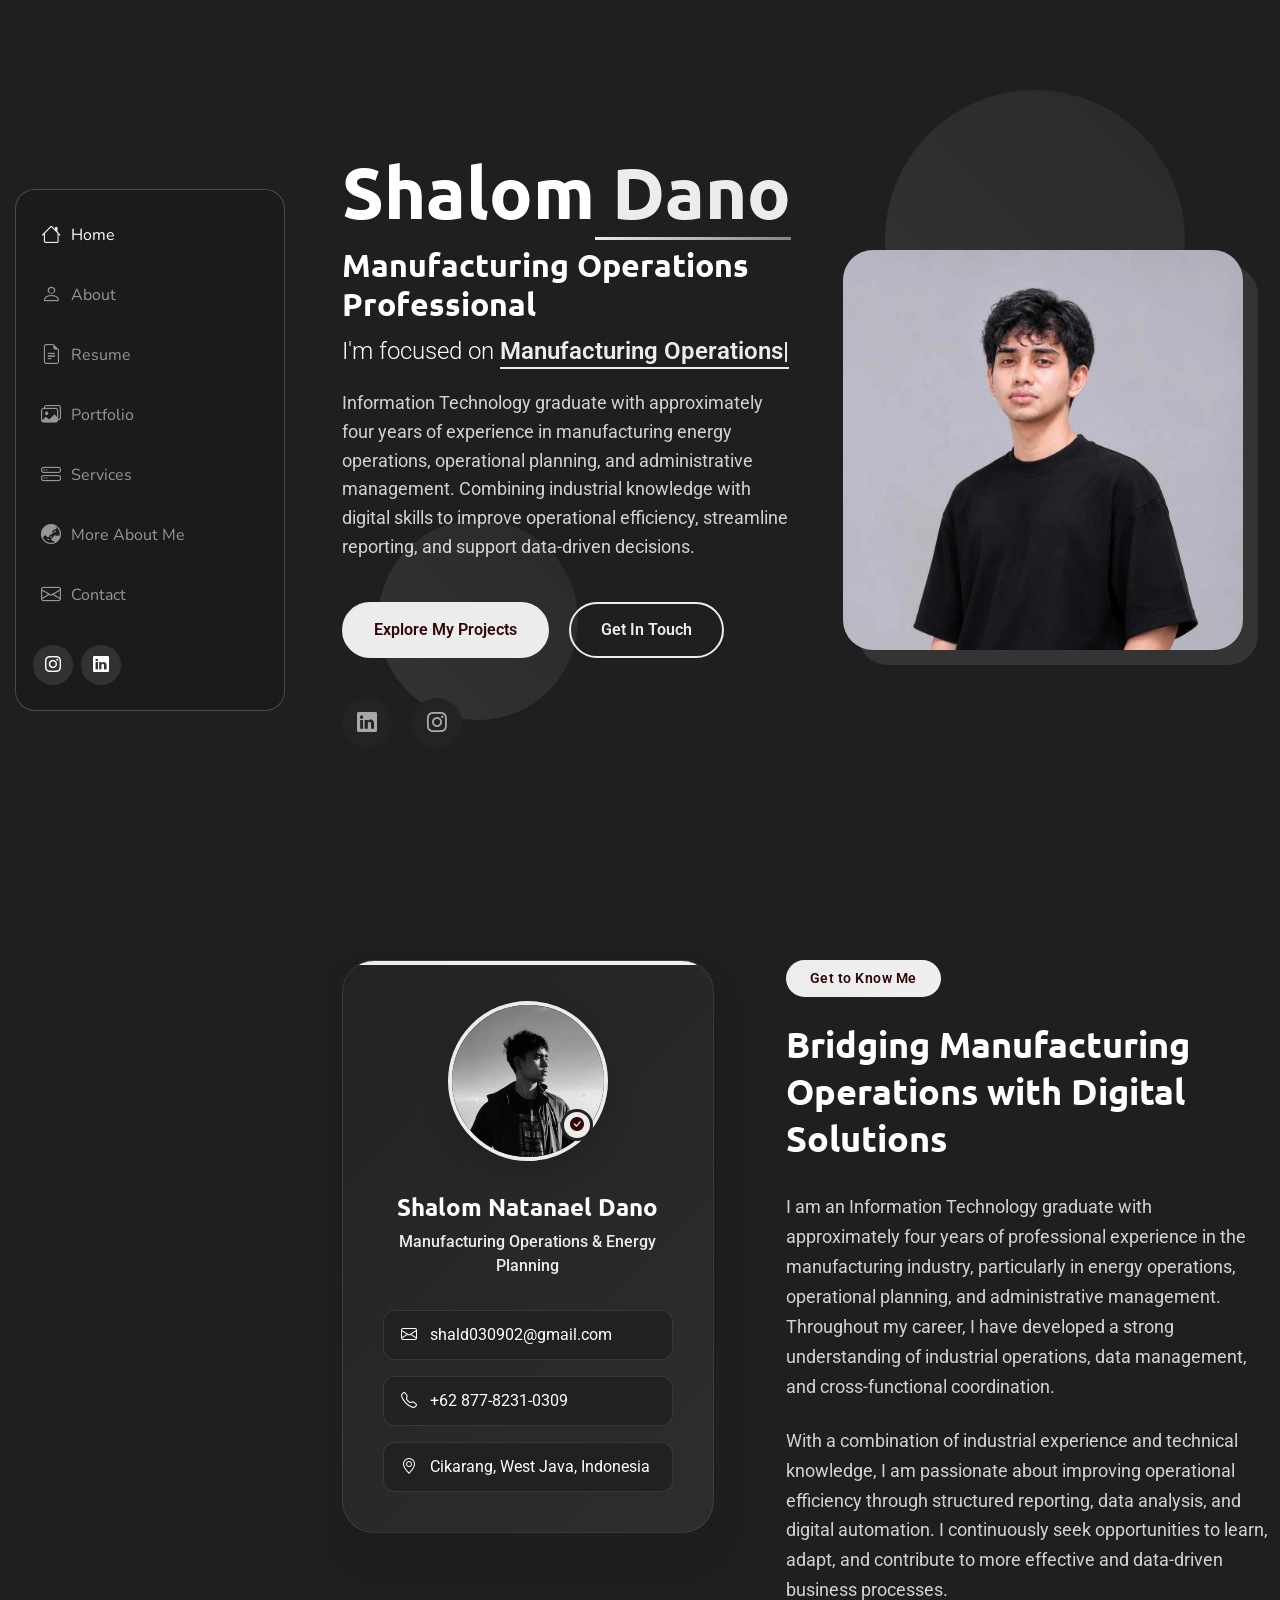
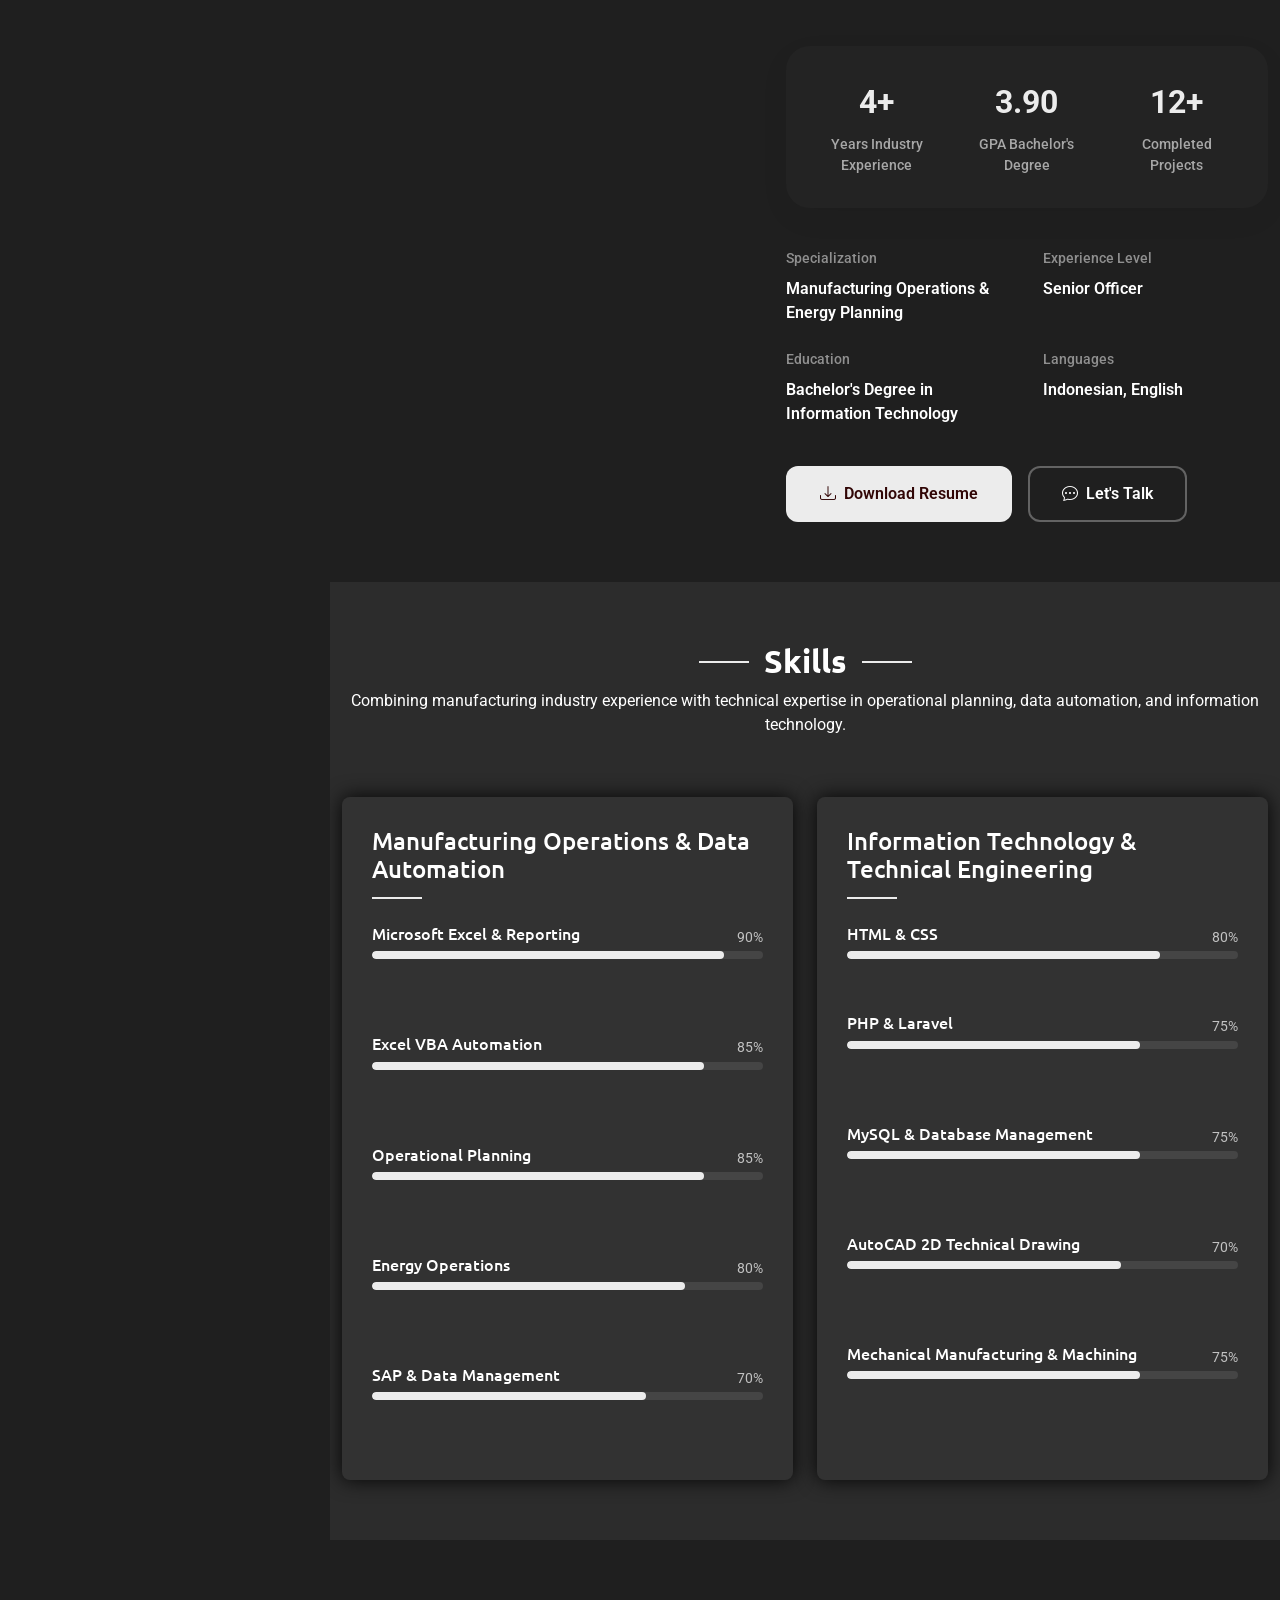
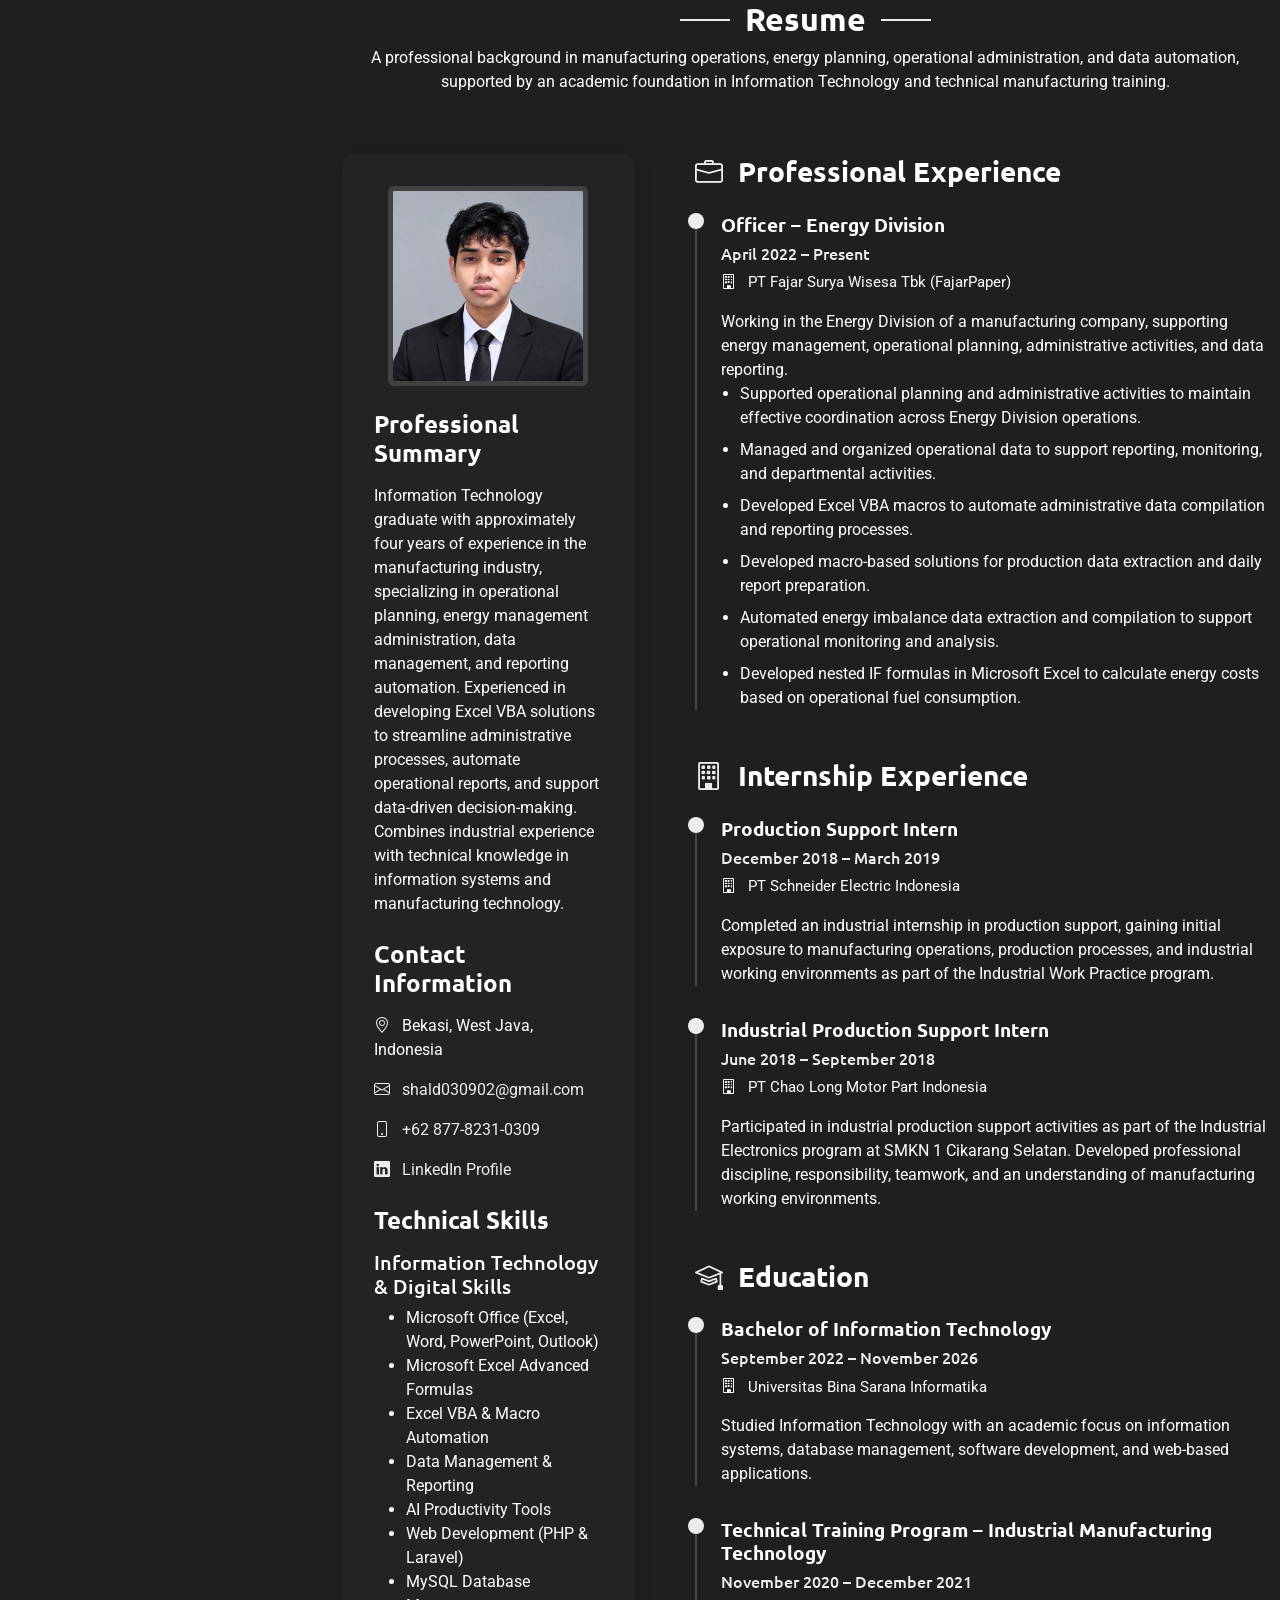
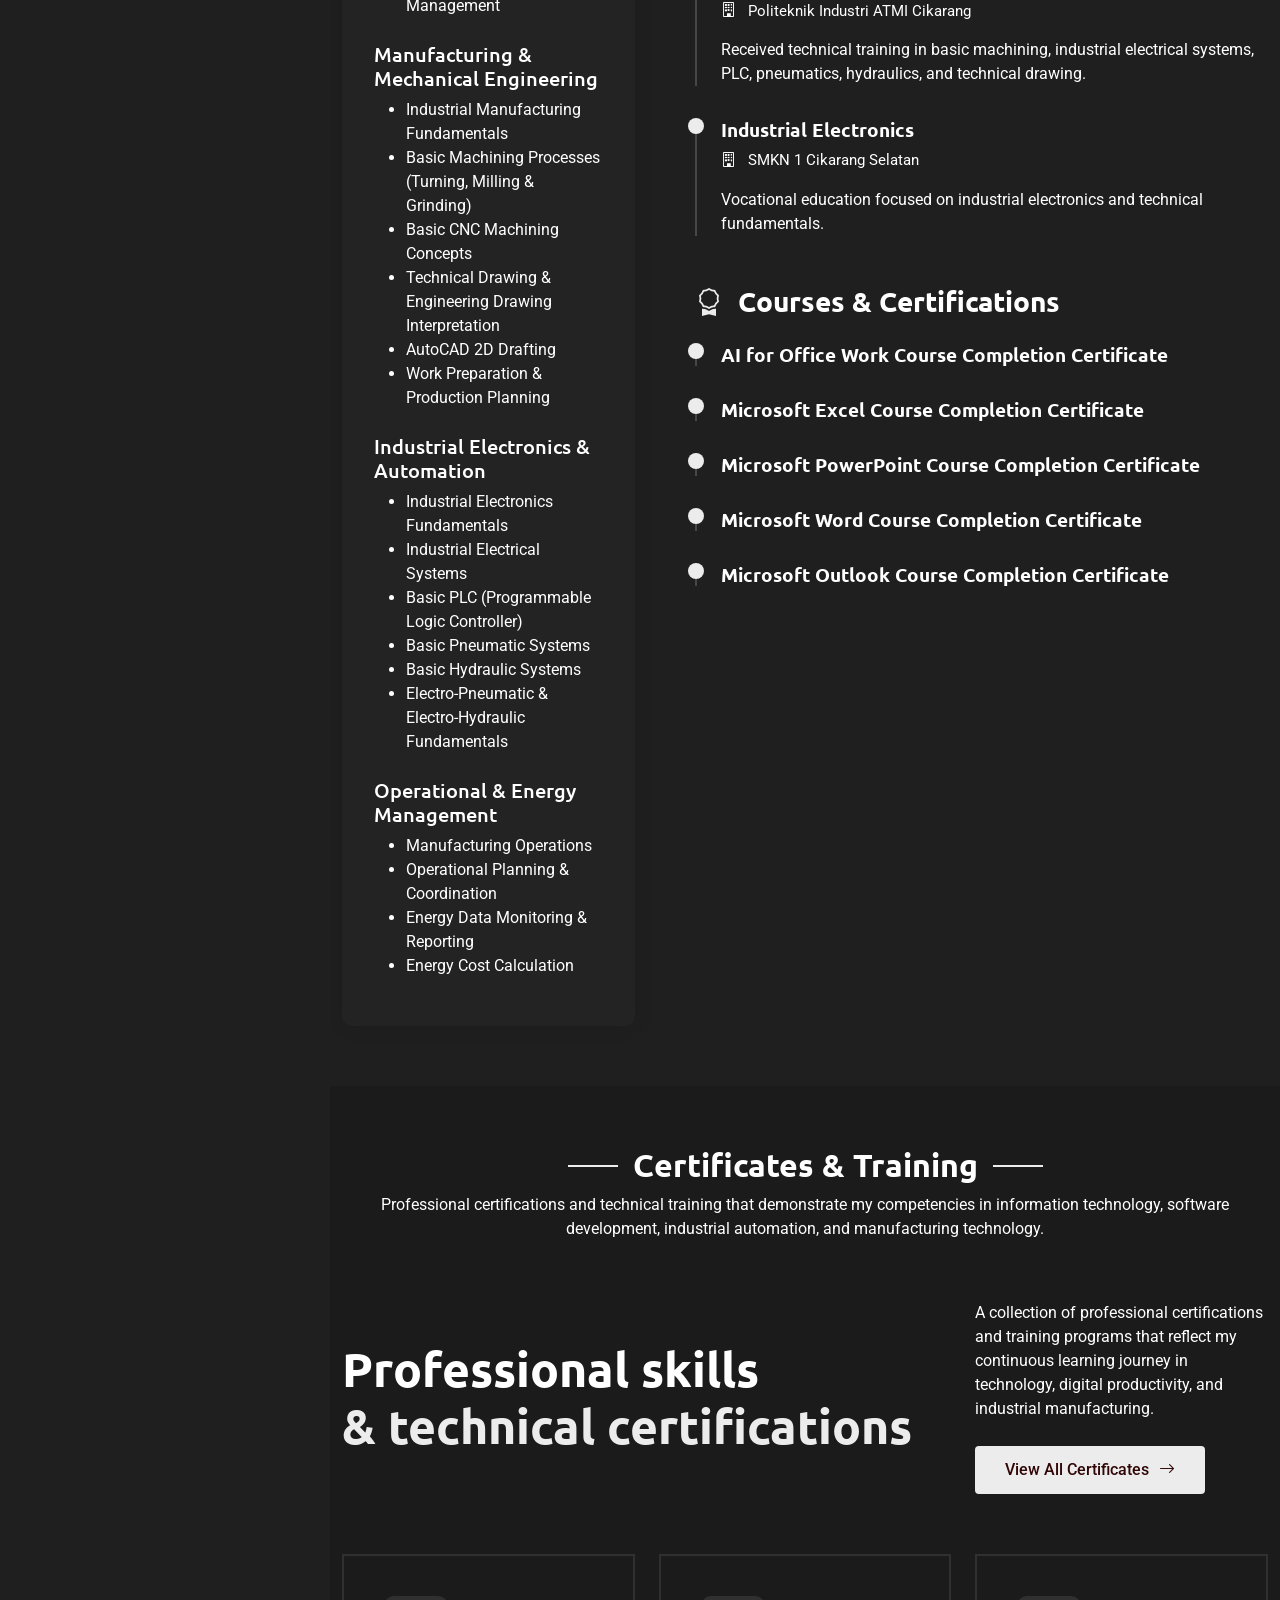
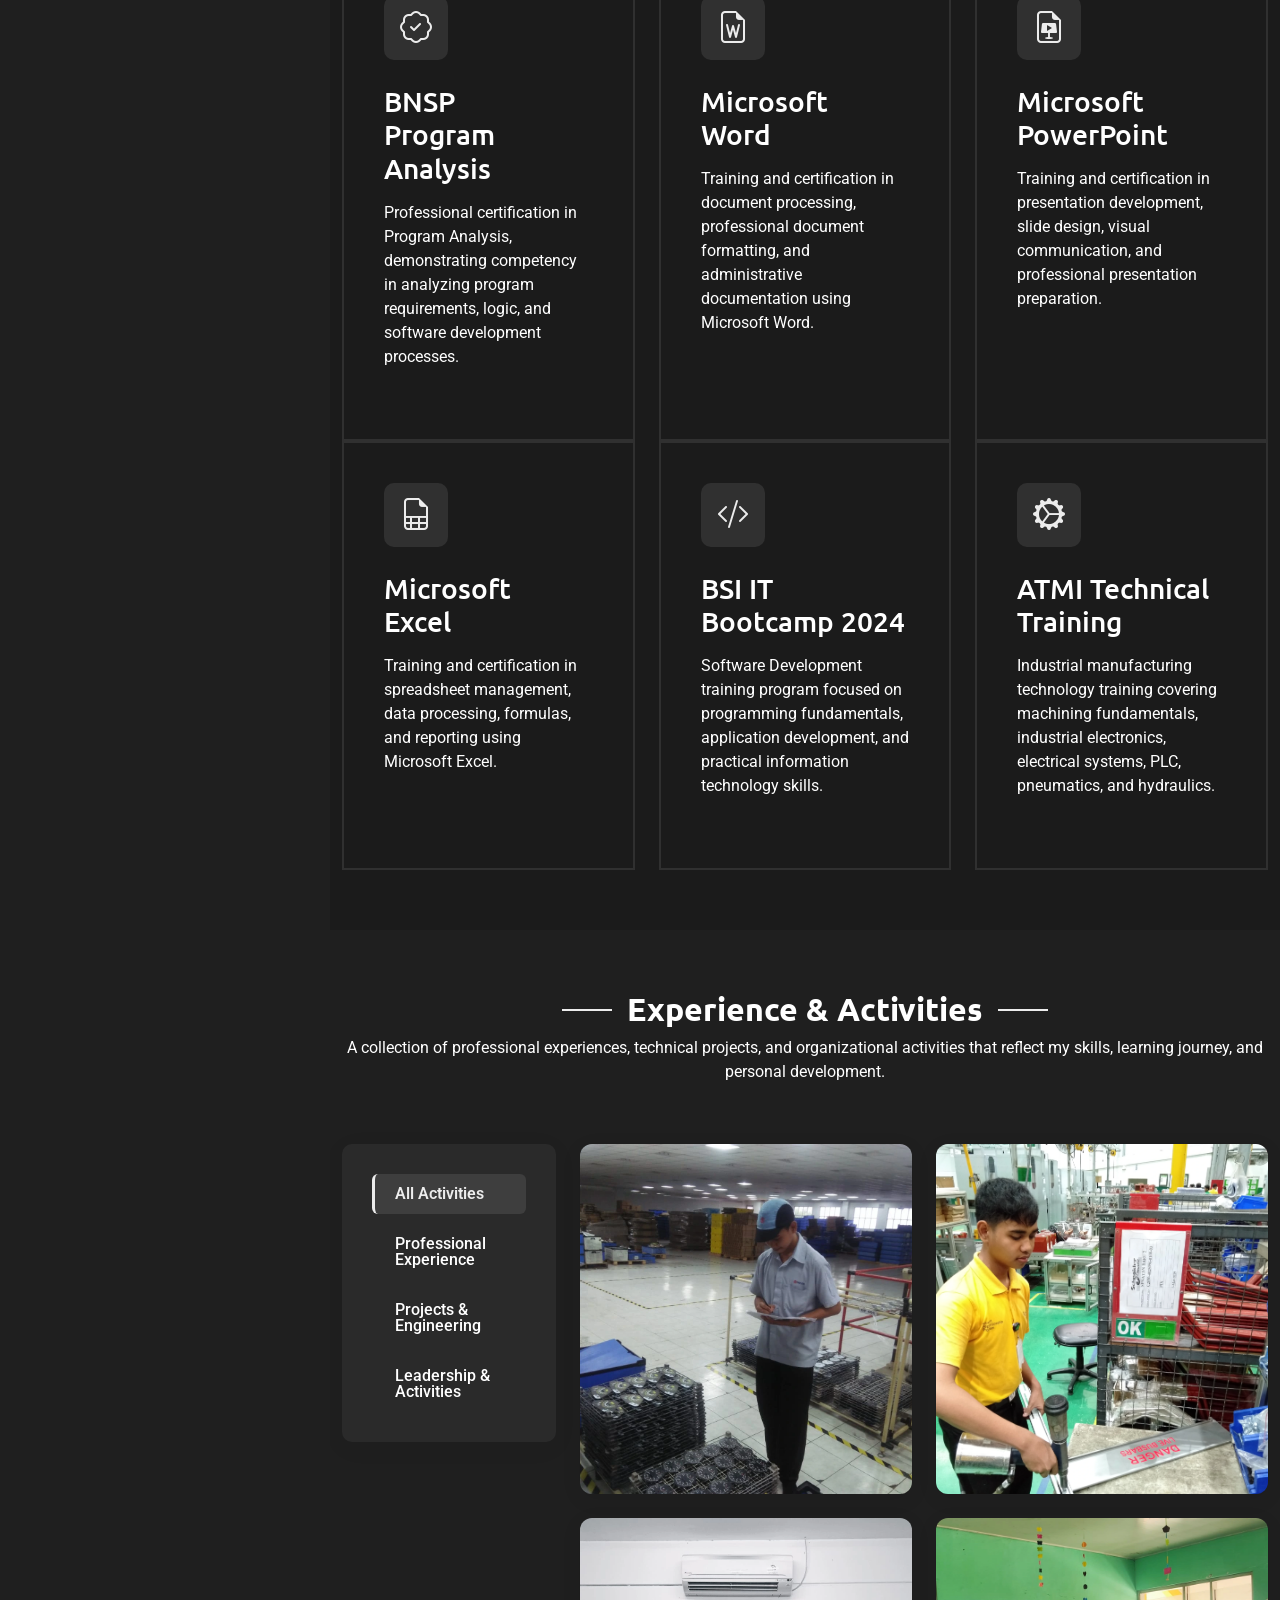
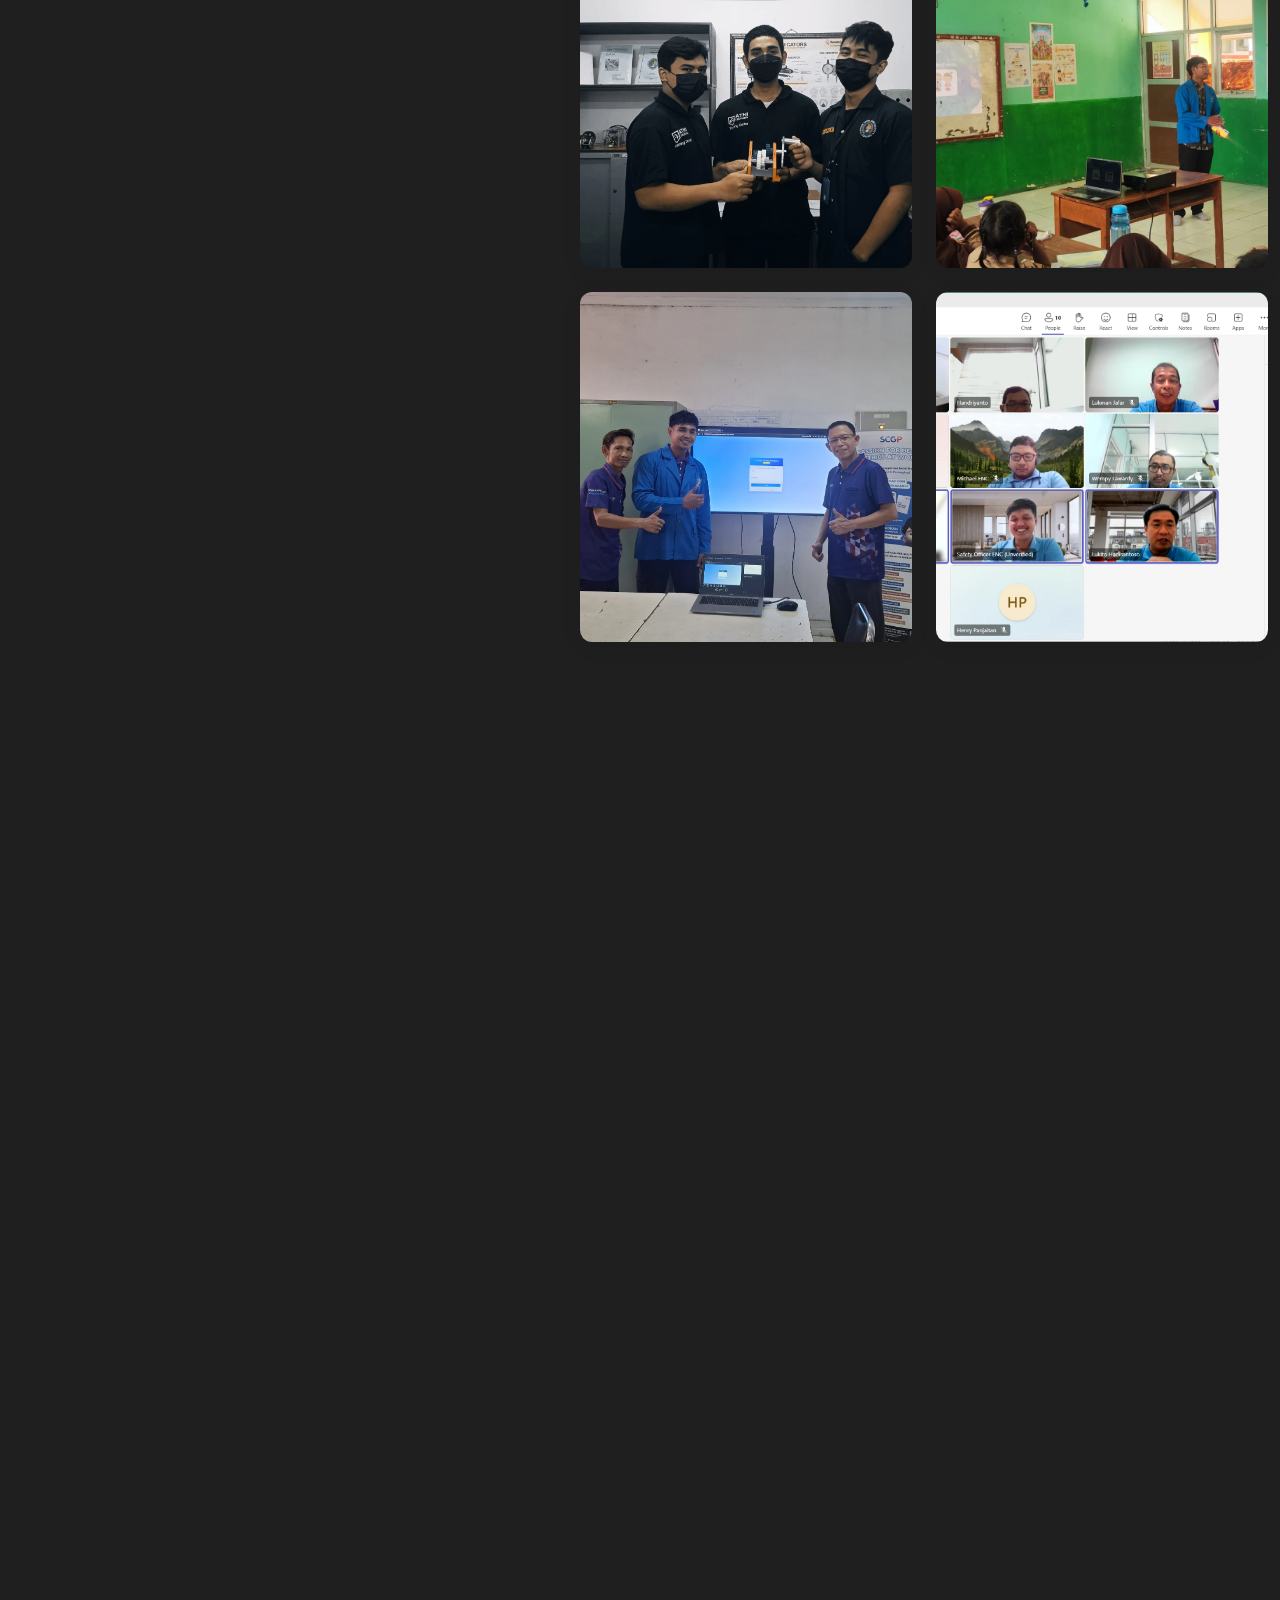
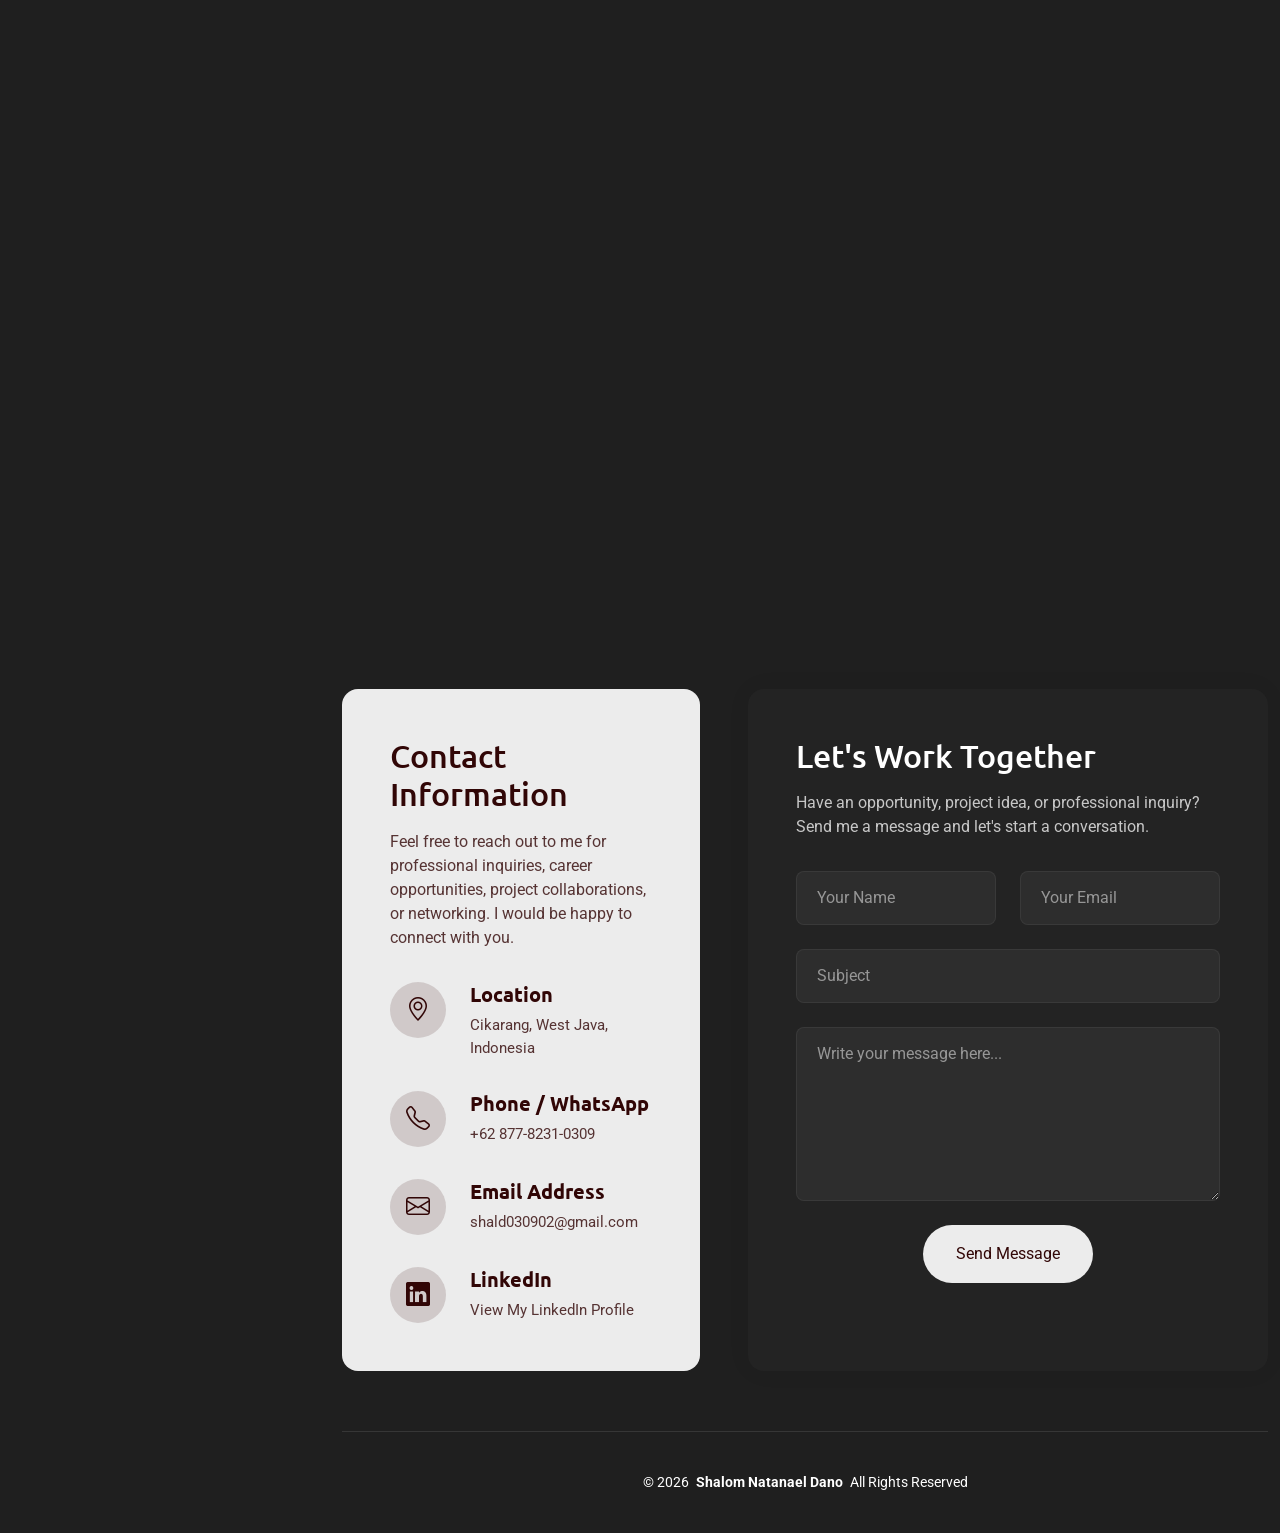
==== index.html @ a6866720 "Initial portfolio website deployment" ====
<!DOCTYPE html>
<html lang="en">

<head>
  <meta charset="utf-8">
  <meta content="width=device-width, initial-scale=1.0" name="viewport">
  <title>Shalom Natanael Dano</title>
  <meta name="description" content="Portfolio of Shalom Natanael Dano, an Information Technology graduate with experience in manufacturing operations, energy planning, operational reporting, and digital solutions.">
  <meta name="keywords" content="Shalom Natanael Dano, Manufacturing Operations, Energy Planning, Operational Reporting, Information Technology, Data Automation, Portfolio">

  <!-- Favicons -->
  <link rel="icon" type="image/png" sizes="16x16" href="assets/img/favicon.png">
  <link rel="icon" type="image/png" sizes="32x32" href="assets/img/favicon.png">
  <link rel="icon" type="image/png" sizes="48x48" href="assets/img/favicon.png">
  <link rel="icon" type="image/png" sizes="64x64" href="assets/img/favicon.png?v=3">
  <link rel="apple-touch-icon" sizes="180x180" href="assets/img/apple-touch-icon.png?v=3">

  <!-- Fonts -->
  <link href="https://fonts.googleapis.com" rel="preconnect">
  <link href="https://fonts.gstatic.com" rel="preconnect" crossorigin>
  <link href="https://fonts.googleapis.com/css2?family=Roboto:ital,wght@0,100;0,300;0,400;0,500;0,700;0,900;1,100;1,300;1,400;1,500;1,700;1,900&family=Ubuntu:ital,wght@0,300;0,400;0,500;0,700;1,300;1,400;1,500;1,700&family=Nunito:ital,wght@0,200;0,300;0,400;0,500;0,600;0,700;0,800;0,900;1,200;1,300;1,400;1,500;1,600;1,700;1,800;1,900&display=swap" rel="stylesheet">

  <!-- Vendor CSS Files -->
  <link href="assets/vendor/bootstrap/css/bootstrap.min.css" rel="stylesheet">
  <link href="assets/vendor/bootstrap-icons/bootstrap-icons.css" rel="stylesheet">
  <link href="assets/vendor/aos/aos.css" rel="stylesheet">
  <link href="assets/vendor/glightbox/css/glightbox.min.css" rel="stylesheet">
  <link href="assets/vendor/swiper/swiper-bundle.min.css" rel="stylesheet">

  <!-- Main CSS File -->
  <link href="assets/css/main.css" rel="stylesheet">

</head>

<body class="index-page">

  <header id="header" class="header dark-background d-flex flex-column justify-content-center">
    <i class="header-toggle d-xl-none bi bi-list"></i>

    <div class="header-container d-flex flex-column align-items-start">
      <nav id="navmenu" class="navmenu">
        <ul>
          <li>
  <a href="#hero" class="active">
    <i class="bi bi-house navicon"></i>
    <span>Home</span>
  </a>
  </li>

  <li>
    <a href="#about">
      <i class="bi bi-person navicon"></i>
      <span>About</span>
    </a>
  </li>

  <li>
    <a href="#resume">
      <i class="bi bi-file-earmark-text navicon"></i>
      <span>Resume</span>
    </a>
  </li>

  <li>
    <a href="#portfolio">
      <i class="bi bi-images navicon"></i>
      <span>Portfolio</span>
    </a>
  </li>

  <li>
    <a href="#services">
      <i class="bi bi-hdd-stack navicon"></i>
      <span>Services</span>
    </a>
  </li>

  <li>
    <a href="#outdoor-activities">
      <i class="bi bi-globe-asia-australia navicon"></i>
      <span>More About Me</span>
    </a>
  </li>

  <li>
    <a href="#contact">
      <i class="bi bi-envelope navicon"></i>
      <span>Contact</span>
    </a>
  </li>
        </ul>
      </nav>

      <div class="social-links text-center">
        <a href="https://www.instagram.com/shald03/" class="instagram"><i class="bi bi-instagram"></i></a>
        <a href="https://www.linkedin.com/in/shalom-natanael-dano-865ab52b8/" class="linkedin"><i class="bi bi-linkedin"></i></a>
      </div>

    </div>

  </header>

  <main class="main">

    <!-- Hero Section -->
    <section id="hero" class="hero section">

      <div class="background-elements">
        <div class="bg-circle circle-1"></div>
        <div class="bg-circle circle-2"></div>
      </div>

      <div class="hero-content">

        <div class="container">
          <div class="row align-items-center">

            <div class="col-lg-6" data-aos="fade-right" data-aos-delay="100">
              <div class="hero-text">
                <h1>Shalom<span class="accent-text"> Dano</span></h1>
                <h2>Manufacturing Operations Professional</h2>
                  <p class="lead">
                    I'm focused on 
                    <span class="typed" data-typed-items="Manufacturing Operations, Energy Planning, Operational Reporting, Data Management & Automation"></span>
                  </p>

                  <p class="description">
                    Information Technology graduate with approximately four years of experience in manufacturing energy operations, operational planning, and administrative management. Combining industrial knowledge with digital skills to improve operational efficiency, streamline reporting, and support data-driven decisions.
                  </p>

                  <div class="hero-actions">
                    <a href="#portfolio" class="btn btn-primary">Explore My Projects</a>
                    <a href="#contact" class="btn btn-outline">Get In Touch</a>
                  </div>
                <div class="social-links">
                  <a href="https://www.linkedin.com/in/shalom-natanael-dano-865ab52b8/"><i class="bi bi-linkedin"></i></a>
                  <a href="https://www.instagram.com/shald03/"><i class="bi bi-instagram"></i></a>
                </div>
              </div>
            </div>

            <div class="col-lg-6" data-aos="fade-left" data-aos-delay="200">
              <div class="hero-visual">
                <div class="profile-container">
                  <div class="profile-background"></div>
                  <img src="assets/img/profile/profile-2.webp" alt="Shalom Natanael Dano" class="profile-image">
                </div>
              </div>
            </div>

          </div>
        </div>
      </div>

    </section><!-- /Hero Section -->

    <!-- About Section -->
    <section id="about" class="about section">

      <div class="container" data-aos="fade-up" data-aos-delay="100">

        <div class="row">
          <div class="col-lg-5" data-aos="zoom-in" data-aos-delay="200">
            <div class="profile-card">
              <div class="profile-header">
                <div class="profile-image">
                  <img src="assets/img/profile/profile-square-3.webp" alt="Shalom Natanael Dano profile portrait" class="img-fluid">
                </div>
                <div class="profile-badge">
                  <i class="bi bi-check-circle-fill"></i>
                </div>
              </div>

              <div class="profile-content">
                <h3>Shalom Natanael Dano</h3>
                <p class="profession">Manufacturing Operations &amp; Energy Planning</p>

                <div class="contact-links">
                  <a href="mailto:shald030902@gmail.com" class="contact-item">
                    <i class="bi bi-envelope"></i>
                    shald030902@gmail.com
                  </a>
                  <a href="https://wa.me/6287782310309" class="contact-item">
                    <i class="bi bi-telephone"></i>
                    +62 877-8231-0309
                  </a>
                  <a href="https://goo.gl/maps/7T4fyBwsQ2mEXSQv8?g_st=ac" class="contact-item">
                    <i class="bi bi-geo-alt"></i>
                    Cikarang, West Java, Indonesia
                  </a>
                </div>
              </div>
            </div>
          </div>

          <div class="col-lg-7" data-aos="fade-left" data-aos-delay="300">
            <div class="about-content">
              <div class="section-header">
                <span class="badge-text">Get to Know Me</span>
                <h2>Bridging Manufacturing Operations with Digital Solutions</h2>
                </div>

                <div class="description">
                  <p>
                    I am an Information Technology graduate with approximately four years of professional experience in the manufacturing industry, particularly in energy operations, operational planning, and administrative management. Throughout my career, I have developed a strong understanding of industrial operations, data management, and cross-functional coordination.
                  </p>
                  
                  <p>
                    With a combination of industrial experience and technical knowledge, I am passionate about improving operational efficiency through structured reporting, data analysis, and digital automation. I continuously seek opportunities to learn, adapt, and contribute to more effective and data-driven business processes.
                  </p>
                </div>

                <div class="stats-grid">
                  <div class="stat-item">
                    <div class="stat-number">4+</div>
                    <div class="stat-label">Years Industry Experience</div>
                  </div>

                  <div class="stat-item">
                    <div class="stat-number">3.90</div>
                    <div class="stat-label">GPA Bachelor's Degree</div>
                  </div>

                  <div class="stat-item">
                    <div class="stat-number">12+</div>
                    <div class="stat-label">Completed Projects</div>
                  </div>
                </div>

                <div class="details-grid">
                  <div class="detail-row">
                    <div class="detail-item">
                      <span class="detail-label">Specialization</span>
                      <span class="detail-value">Manufacturing Operations &amp; Energy Planning</span>
                    </div>
                    <div class="detail-item">
                      <span class="detail-label">Experience Level</span>
                      <span class="detail-value">Senior Officer</span>
                    </div>
                  </div>
                  <div class="detail-row">
                    <div class="detail-item">
                      <span class="detail-label">Education</span>
                      <span class="detail-value">Bachelor's Degree in Information Technology</span>
                    </div>
                    <div class="detail-item">
                      <span class="detail-label">Languages</span>
                      <span class="detail-value">Indonesian, English</span>
                    </div>
                  </div>
                </div>

              <div class="cta-section">
                <a href="https://drive.google.com/file/d/1sSHM8zEkZzFgWvC7P91WsCCNqD21sJYe/view?usp=sharing" class="btn btn-primary">
                  <i class="bi bi-download"></i>
                  Download Resume
                </a>
                <a href="https://wa.me/6287782310309" class="btn btn-outline">
                  <i class="bi bi-chat-dots"></i>
                  Let's Talk
                </a>
              </div>
            </div>
          </div>
        </div>

      </div>

    </section><!-- /About Section -->

    <!-- Skills Section -->
    <section id="skills" class="skills section light-background">

      <!-- Section Title -->
      <div class="container section-title" data-aos="fade-up">
        <h2>Skills</h2>
        <p>
          Combining manufacturing industry experience with technical expertise
          in operational planning, data automation, and information technology.
        </p>
      </div>
      <!-- End Section Title -->

      <div class="container" data-aos="fade-up" data-aos-delay="100">

        <div class="row g-4">

          <!-- Manufacturing Operations & Data Automation -->
          <div class="col-lg-6">
            <div class="skills-category" data-aos="fade-up" data-aos-delay="200">

              <h3>Manufacturing Operations & Data Automation</h3>

              <div class="skills-animation">

                <!-- 1. Microsoft Excel & Reporting -->
                <div class="skill-item">
                  <div class="d-flex justify-content-between align-items-center">
                    <h4>Microsoft Excel & Reporting</h4>
                    <span class="skill-percentage">90%</span>
                  </div>

                  <div class="progress">
                    <div class="progress-bar"
                        role="progressbar"
                        aria-valuenow="90"
                        aria-valuemin="0"
                        aria-valuemax="100">
                    </div>
                  </div>

                  <div class="skill-tooltip">
                    Operational reporting, data management, spreadsheet analysis,
                    and executive report preparation.
                  </div>
                </div>

                <!-- 2. Excel VBA Automation -->
                <div class="skill-item">
                  <div class="d-flex justify-content-between align-items-center">
                    <h4>Excel VBA Automation</h4>
                    <span class="skill-percentage">85%</span>
                  </div>

                  <div class="progress">
                    <div class="progress-bar"
                        role="progressbar"
                        aria-valuenow="85"
                        aria-valuemin="0"
                        aria-valuemax="100">
                    </div>
                  </div>

                  <div class="skill-tooltip">
                    Automated reporting, attendance processing, data extraction,
                    file management, and workflow automation.
                  </div>
                </div>

                <!-- 3. Operational Planning -->
                <div class="skill-item">
                  <div class="d-flex justify-content-between align-items-center">
                    <h4>Operational Planning</h4>
                    <span class="skill-percentage">85%</span>
                  </div>

                  <div class="progress">
                    <div class="progress-bar"
                        role="progressbar"
                        aria-valuenow="85"
                        aria-valuemin="0"
                        aria-valuemax="100">
                    </div>
                  </div>

                  <div class="skill-tooltip">
                    Operational scheduling, monitoring, coordination,
                    and manufacturing activity reporting.
                  </div>
                </div>

                <!-- 4. Energy Operations -->
                <div class="skill-item">
                  <div class="d-flex justify-content-between align-items-center">
                    <h4>Energy Operations</h4>
                    <span class="skill-percentage">80%</span>
                  </div>

                  <div class="progress">
                    <div class="progress-bar"
                        role="progressbar"
                        aria-valuenow="80"
                        aria-valuemin="0"
                        aria-valuemax="100">
                    </div>
                  </div>

                  <div class="skill-tooltip">
                    Understanding of energy center operations, utility processes,
                    water balance, and industrial reporting.
                  </div>
                </div>

                <!-- 5. SAP & Data Management -->
                <div class="skill-item">
                  <div class="d-flex justify-content-between align-items-center">
                    <h4>SAP & Data Management</h4>
                    <span class="skill-percentage">70%</span>
                  </div>

                  <div class="progress">
                    <div class="progress-bar"
                        role="progressbar"
                        aria-valuenow="70"
                        aria-valuemin="0"
                        aria-valuemax="100">
                    </div>
                  </div>

                  <div class="skill-tooltip">
                    Experience with SAP-based operational activities
                    and structured data management.
                  </div>
                </div>

              </div>
            </div>
          </div>
          <!-- End Manufacturing Skills -->


          <!-- Information Technology & Technical Engineering -->
          <div class="col-lg-6">
            <div class="skills-category" data-aos="fade-up" data-aos-delay="300">

              <h3>Information Technology & Technical Engineering</h3>

              <div class="skills-animation">

                <!-- 1. HTML & CSS -->
                <div class="skill-item">
                  <div class="d-flex justify-content-between align-items-center">
                    <h4>HTML & CSS</h4>
                    <span class="skill-percentage">80%</span>
                  </div>

                  <div class="progress">
                    <div class="progress-bar"
                        role="progressbar"
                        aria-valuenow="80"
                        aria-valuemin="0"
                        aria-valuemax="100">
                    </div>
                  </div>

                  <div class="skill-tooltip">
                    Building responsive web interfaces and structured web layouts.
                  </div>
                </div>

                <!-- 2. PHP & Laravel -->
                <div class="skill-item">
                  <div class="d-flex justify-content-between align-items-center">
                    <h4>PHP & Laravel</h4>
                    <span class="skill-percentage">75%</span>
                  </div>

                  <div class="progress">
                    <div class="progress-bar"
                        role="progressbar"
                        aria-valuenow="75"
                        aria-valuemin="0"
                        aria-valuemax="100">
                    </div>
                  </div>

                  <div class="skill-tooltip">
                    Developing web applications using Laravel,
                    MVC architecture, and backend functionality.
                  </div>
                </div>

                <!-- 3. MySQL & Database Management -->
                <div class="skill-item">
                  <div class="d-flex justify-content-between align-items-center">
                    <h4>MySQL & Database Management</h4>
                    <span class="skill-percentage">75%</span>
                  </div>

                  <div class="progress">
                    <div class="progress-bar"
                        role="progressbar"
                        aria-valuenow="75"
                        aria-valuemin="0"
                        aria-valuemax="100">
                    </div>
                  </div>

                  <div class="skill-tooltip">
                    Database design, relational data management,
                    SQL queries, and data organization.
                  </div>
                </div>

                <!-- 4. AutoCAD 2D Technical Drawing -->
                <div class="skill-item">
                  <div class="d-flex justify-content-between align-items-center">
                    <h4>AutoCAD 2D Technical Drawing</h4>
                    <span class="skill-percentage">70%</span>
                  </div>

                  <div class="progress">
                    <div class="progress-bar"
                        role="progressbar"
                        aria-valuenow="70"
                        aria-valuemin="0"
                        aria-valuemax="100">
                    </div>
                  </div>

                  <div class="skill-tooltip">
                    2D technical drawing, engineering drawing interpretation,
                    dimensioning, and mechanical drawing fundamentals.
                  </div>
                </div>

                <!-- 5. Mechanical Manufacturing & Machining -->
                <div class="skill-item">
                  <div class="d-flex justify-content-between align-items-center">
                    <h4>Mechanical Manufacturing & Machining</h4>
                    <span class="skill-percentage">75%</span>
                  </div>

                  <div class="progress">
                    <div class="progress-bar"
                        role="progressbar"
                        aria-valuenow="75"
                        aria-valuemin="0"
                        aria-valuemax="100">
                    </div>
                  </div>

                  <div class="skill-tooltip">
                    Practical training in conventional lathe machining,
                    milling, welding, grinding, precision measurement,
                    and mechanical assembly.
                  </div>
                </div>

              </div>
            </div>
          </div>
          <!-- End IT & Technical Engineering Skills -->

        </div>
      </div>

    </section>
    <!-- End Skills Section -->


    <!-- Resume Section -->
    <section id="resume" class="resume section">

      <!-- Section Title -->
      <div class="container section-title" data-aos="fade-up">
        <h2>Resume</h2>
        <p>
          A professional background in manufacturing operations, energy planning,
          operational administration, and data automation, supported by an academic
          foundation in Information Technology and technical manufacturing training.
        </p>
      </div>
      <!-- End Section Title -->

      <div class="container" data-aos="fade-up" data-aos-delay="100">

        <div class="row gy-4">

          <!-- Left Column -->
          <div class="col-lg-4">
            <div class="resume-side" data-aos="fade-right" data-aos-delay="100">

              <div class="profile-img mb-4">
                <img src="assets/img/profile/profile-square-2.webp"
                    alt="Shalom Natanael Dano"
                    class="img-fluid rounded">
              </div>

              <!-- Professional Summary -->
              <h3>Professional Summary</h3>
              <p>
                Information Technology graduate with approximately four years
                of experience in the manufacturing industry, specializing in
                operational planning, energy management administration,
                data management, and reporting automation.

                Experienced in developing Excel VBA solutions to streamline
                administrative processes, automate operational reports, and
                support data-driven decision-making.
                Combines industrial experience with technical knowledge
                in information systems and manufacturing technology.
              </p>

              <!-- Contact Information -->
              <h3 class="mt-4">Contact Information</h3>
              <ul class="contact-info list-unstyled">

                <li>
                  <i class="bi bi-geo-alt"></i>
                  Bekasi, West Java, Indonesia
                </li>

                <li>
                  <i class="bi bi-envelope"></i>
                  <a href="mailto:shald030902@gmail.com">
                    shald030902@gmail.com
                  </a>
                </li>

                <li>
                  <i class="bi bi-phone"></i>
                  <a href="tel:+6287782310309">
                    +62 877-8231-0309
                  </a>
                </li>

                <li>
                  <i class="bi bi-linkedin"></i>
                  <a href="https://www.linkedin.com/in/shalom-natanael-dano-865ab52b8/"
                    target="_blank">
                    LinkedIn Profile
                  </a>
                </li>

              </ul>
              
              <!-- Technical Skills -->
              <div class="skills-animation mt-4">

                <h3>Technical Skills</h3>

                <!-- Information Technology & Digital Skills -->
                <h5 class="mt-3 mb-2">Information Technology & Digital Skills</h5>
                <ul>
                  <li>Microsoft Office (Excel, Word, PowerPoint, Outlook)</li>
                  <li>Microsoft Excel Advanced Formulas</li>
                  <li>Excel VBA & Macro Automation</li>
                  <li>Data Management & Reporting</li>
                  <li>AI Productivity Tools</li>
                  <li>Web Development (PHP & Laravel)</li>
                  <li>MySQL Database Management</li>
                </ul>

                <!-- Manufacturing & Mechanical Engineering -->
                <h5 class="mt-4 mb-2">Manufacturing & Mechanical Engineering</h5>
                <ul>
                  <li>Industrial Manufacturing Fundamentals</li>
                  <li>Basic Machining Processes (Turning, Milling & Grinding)</li>
                  <li>Basic CNC Machining Concepts</li>
                  <li>Technical Drawing & Engineering Drawing Interpretation</li>
                  <li>AutoCAD 2D Drafting</li>
                  <li>Work Preparation & Production Planning</li>
                </ul>

                <!-- Industrial Electronics & Automation -->
                <h5 class="mt-4 mb-2">Industrial Electronics & Automation</h5>
                <ul>
                  <li>Industrial Electronics Fundamentals</li>
                  <li>Industrial Electrical Systems</li>
                  <li>Basic PLC (Programmable Logic Controller)</li>
                  <li>Basic Pneumatic Systems</li>
                  <li>Basic Hydraulic Systems</li>
                  <li>Electro-Pneumatic & Electro-Hydraulic Fundamentals</li>
                </ul>

                <!-- Operational & Energy Management -->
                <h5 class="mt-4 mb-2">Operational & Energy Management</h5>
                <ul>
                  <li>Manufacturing Operations</li>
                  <li>Operational Planning & Coordination</li>
                  <li>Energy Data Monitoring & Reporting</li>
                  <li>Energy Cost Calculation</li>
                </ul>

              </div>
              <!-- End Technical Skills -->

            </div>
          </div>

          <!-- Right Column -->
          <div class="col-lg-8 ps-4 ps-lg-5">

            <!-- Professional Experience -->
            <div class="resume-section" data-aos="fade-up">

              <h3>
                <i class="bi bi-briefcase me-2"></i>
                Professional Experience
              </h3>

              <div class="resume-item">

                <h4>Officer – Energy Division</h4>
                <h5>April 2022 – Present</h5>

                <p class="company">
                  <i class="bi bi-building"></i>
                  PT Fajar Surya Wisesa Tbk (FajarPaper)
                </p>

                <p>
                  Working in the Energy Division of a manufacturing company,
                  supporting energy management, operational planning,
                  administrative activities, and data reporting.
                </p>

                <ul>
                  <li>
                    Supported operational planning and administrative
                    activities to maintain effective coordination
                    across Energy Division operations.
                  </li>

                  <li>
                    Managed and organized operational data to support
                    reporting, monitoring, and departmental activities.
                  </li>

                  <li>
                    Developed Excel VBA macros to automate administrative
                    data compilation and reporting processes.
                  </li>

                  <li>
                    Developed macro-based solutions for production data
                    extraction and daily report preparation.
                  </li>

                  <li>
                    Automated energy imbalance data extraction and
                    compilation to support operational monitoring
                    and analysis.
                  </li>

                  <li>
                    Developed nested IF formulas in Microsoft Excel
                    to calculate energy costs based on operational
                    fuel consumption.
                  </li>
                </ul>

              </div>

            </div>

            <!-- Internship Experience -->
            <div class="resume-section" data-aos="fade-up">

              <h3>
                <i class="bi bi-building me-2"></i>
                Internship Experience
              </h3>

              <div class="resume-item">

                <h4>Production Support Intern</h4>
                <h5>December 2018 – March 2019</h5>

                <p class="company">
                  <i class="bi bi-building"></i>
                  PT Schneider Electric Indonesia
                </p>

                <p>
                  Completed an industrial internship in production support,
                  gaining initial exposure to manufacturing operations,
                  production processes, and industrial working environments
                  as part of the Industrial Work Practice program.
                </p>

              </div>

              <div class="resume-item">

                <h4>Industrial Production Support Intern</h4>
                <h5>June 2018 – September 2018</h5>

                <p class="company">
                  <i class="bi bi-building"></i>
                  PT Chao Long Motor Part Indonesia
                </p>

                <p>
                  Participated in industrial production support activities
                  as part of the Industrial Electronics program at
                  SMKN 1 Cikarang Selatan.
                  Developed professional discipline, responsibility,
                  teamwork, and an understanding of manufacturing
                  working environments.
                </p>

              </div>

            </div>

            <!-- Education -->
            <div class="resume-section" data-aos="fade-up"
                data-aos-delay="100">

              <h3>
                <i class="bi bi-mortarboard me-2"></i>
                Education
              </h3>

              <div class="resume-item">

                <h4>Bachelor of Information Technology</h4>
                <h5>September 2022 – November 2026</h5>

                <p class="company">
                  <i class="bi bi-building"></i>
                  Universitas Bina Sarana Informatika
                </p>

                <p>
                  Studied Information Technology with an academic focus
                  on information systems, database management,
                  software development, and web-based applications.
                </p>

              </div>

              <div class="resume-item">

                <h4>Technical Training Program – Industrial Manufacturing Technology</h4>
                <h5>November 2020 – December 2021</h5>

                <p class="company">
                  <i class="bi bi-building"></i>
                  Politeknik Industri ATMI Cikarang
                </p>

                <p>
                  Received technical training in basic machining,
                  industrial electrical systems, PLC, pneumatics,
                  hydraulics, and technical drawing.
                </p>

              </div>

              <div class="resume-item">

                <h4>Industrial Electronics</h4>
                <p class="company">
                  <i class="bi bi-building"></i>
                  SMKN 1 Cikarang Selatan
                </p>

                <p>
                  Vocational education focused on industrial electronics
                  and technical fundamentals.
                </p>

              </div>

            </div>

            <!-- Courses & Certifications -->
            <div class="resume-section" data-aos="fade-up"
                data-aos-delay="200">

              <h3>
                <i class="bi bi-award me-2"></i>
                Courses & Certifications
              </h3>

              <div class="resume-item">
                <h4>AI for Office Work Course Completion Certificate</h4>
              </div>

              <div class="resume-item">
                <h4>Microsoft Excel Course Completion Certificate</h4>
              </div>

              <div class="resume-item">
                <h4>Microsoft PowerPoint Course Completion Certificate</h4>
              </div>

              <div class="resume-item">
                <h4>Microsoft Word Course Completion Certificate</h4>
              </div>

              <div class="resume-item">
                <h4>Microsoft Outlook Course Completion Certificate</h4>
              </div>

            </div>

          </div>
          <!-- End Right Column -->

        </div>

      </div>

    </section>
    <!-- /Resume Section -->

    <!-- Certificate & Training Section -->
    <section id="services" class="services section certificates-dark">
      

      <!-- Section Title -->
      <div class="container section-title" data-aos="fade-up">
        <h2>Certificates & Training</h2>
        <p>
          Professional certifications and technical training that demonstrate
          my competencies in information technology, software development,
          industrial automation, and manufacturing technology.
        </p>
      </div>
      <!-- End Section Title -->

      <div class="container" data-aos="fade-up" data-aos-delay="100">

        <!-- Service Header -->
        <div class="service-header">
          <div class="row align-items-center">

            <div class="col-lg-8 col-md-12">
              <div class="service-intro">
                <h2 class="service-heading">
                  <div>Professional skills</div>
                  <div><span>& technical certifications</span></div>
                </h2>
              </div>
            </div>

            <div class="col-lg-4 col-md-12">
              <div class="service-summary">
                <p>
                  A collection of professional certifications and training
                  programs that reflect my continuous learning journey
                  in technology, digital productivity, and industrial
                  manufacturing.
                </p>
                <a href="certificates.html" class="service-btn">
                  View All Certificates
                  <i class="bi bi-arrow-right"></i>
                </a>
              </div>
            </div>

          </div>
        </div>
        <!-- End Service Header -->


        <!-- Certificate Cards -->
        <div class="row justify-content-center">

          <!-- 1. BNSP Certificate -->
          <div class="col-lg-4 col-md-6" data-aos="fade-up" data-aos-delay="100">
            <div class="service-card position-relative z-1">

              <div class="service-icon">
                <i class="bi bi-patch-check"></i>
              </div>

              <a href="service-details.html?certificate=bnsp"
                class="card-action d-flex align-items-center justify-content-center rounded-circle">
                <i class="bi bi-arrow-up-right"></i>
              </a>

              <h3>
                <a href="service-details.html?certificate=bnsp">
                  BNSP <span>Program Analysis</span>
                </a>
              </h3>

              <p>
                Professional certification in Program Analysis,
                demonstrating competency in analyzing program
                requirements, logic, and software development processes.
              </p>

            </div>
          </div>


          <!-- 2. Microsoft Word -->
          <div class="col-lg-4 col-md-6" data-aos="fade-up" data-aos-delay="200">
            <div class="service-card position-relative z-1">

              <div class="service-icon">
                <i class="bi bi-file-earmark-word"></i>
              </div>

              <a href="service-details.html?certificate=word"
                class="card-action d-flex align-items-center justify-content-center rounded-circle">
                <i class="bi bi-arrow-up-right"></i>
              </a>

              <h3>
                <a href="service-details.html?certificate=word">
                  Microsoft <span>Word</span>
                </a>
              </h3>

              <p>
                Training and certification in document processing,
                professional document formatting, and administrative
                documentation using Microsoft Word.
              </p>

            </div>
          </div>


          <!-- 3. Microsoft PowerPoint -->
          <div class="col-lg-4 col-md-6" data-aos="fade-up" data-aos-delay="300">
            <div class="service-card position-relative z-1">

              <div class="service-icon">
                <i class="bi bi-file-earmark-slides"></i>
              </div>

              <a href="service-details.html?certificate=powerpoint"
                class="card-action d-flex align-items-center justify-content-center rounded-circle">
                <i class="bi bi-arrow-up-right"></i>
              </a>

              <h3>
                <a href="service-details.html?certificate=powerpoint">
                  Microsoft <span>PowerPoint</span>
                </a>
              </h3>

              <p>
                Training and certification in presentation development,
                slide design, visual communication, and professional
                presentation preparation.
              </p>

            </div>
          </div>


          <!-- 4. Microsoft Excel -->
          <div class="col-lg-4 col-md-6" data-aos="fade-up" data-aos-delay="100">
            <div class="service-card position-relative z-1">

              <div class="service-icon">
                <i class="bi bi-file-earmark-spreadsheet"></i>
              </div>

              <a href="service-details.html?certificate=excel"
                class="card-action d-flex align-items-center justify-content-center rounded-circle">
                <i class="bi bi-arrow-up-right"></i>
              </a>

              <h3>
                <a href="service-details.html?certificate=excel">
                  Microsoft <span>Excel</span>
                </a>
              </h3>

              <p>
                Training and certification in spreadsheet management,
                data processing, formulas, and reporting using
                Microsoft Excel.
              </p>

            </div>
          </div>


          <!-- 5. BSI IT Bootcamp -->
          <div class="col-lg-4 col-md-6" data-aos="fade-up" data-aos-delay="200">
            <div class="service-card position-relative z-1">

              <div class="service-icon">
                <i class="bi bi-code-slash"></i>
              </div>

              <a href="service-details.html?certificate=bsi-bootcamp"
                class="card-action d-flex align-items-center justify-content-center rounded-circle">
                <i class="bi bi-arrow-up-right"></i>
              </a>

              <h3>
                BSI IT <span>Bootcamp 2024</span>
              </h3>

              <p>
                Software Development training program focused on
                programming fundamentals, application development,
                and practical information technology skills.
              </p>

            </div>
          </div>


          <!-- 6. ATMI Training -->
          <div class="col-lg-4 col-md-6" data-aos="fade-up" data-aos-delay="300">
            <div class="service-card position-relative z-1">

              <div class="service-icon">
                <i class="bi bi-gear-wide-connected"></i>
              </div>

              <a href="service-details.html?certificate=atmi"
                class="card-action d-flex align-items-center justify-content-center rounded-circle">
                <i class="bi bi-arrow-up-right"></i>
              </a>

              <h3>
                ATMI <span>Technical Training</span>
              </h3>

              <p>
                Industrial manufacturing technology training covering
                machining fundamentals, industrial electronics,
                electrical systems, PLC, pneumatics, and hydraulics.
              </p>

            </div>
          </div>

        </div>
        <!-- End Certificate Cards -->

      </div>

    </section>
    <!-- /Certificate & Training Section -->

    <!-- Portfolio Section -->
    <section id="portfolio" class="portfolio section">

      <!-- Section Title -->
      <div class="container section-title" data-aos="fade-up">
        <h2>Experience & Activities</h2>
        <p>
          A collection of professional experiences, technical projects,
          and organizational activities that reflect my skills,
          learning journey, and personal development.
        </p>
      </div>
      <!-- End Section Title -->

      <div class="container" data-aos="fade-up" data-aos-delay="100">

        <div class="isotope-layout"
            data-default-filter="*"
            data-layout="masonry"
            data-sort="original-order">

          <div class="row">

            <!-- Filter Sidebar -->
            <div class="col-lg-3 filter-sidebar">
              <div class="filters-wrapper"
                  data-aos="fade-right"
                  data-aos-delay="150">

                <ul class="portfolio-filters isotope-filters">
                  <li data-filter="*" class="filter-active">All Activities</li>
                  <li data-filter=".filter-experience">Professional Experience</li>
                  <li data-filter=".filter-projects">Projects & Engineering</li>
                  <li data-filter=".filter-leadership">Leadership & Activities</li>
                </ul>

              </div>
            </div>

            <!-- Portfolio Items -->
            <div class="col-lg-9">

              <div class="row gy-4 portfolio-container isotope-container"
                  data-aos="fade-up"
                  data-aos-delay="200">

                <!-- 1. Stock Opname -->
                <div class="col-lg-6 col-md-6 portfolio-item isotope-item filter-experience">
                  <div class="portfolio-wrap">
                    <img src="assets/img/portfolio/experience-1.webp"
                        class="img-fluid"
                        alt="Raw Material Inventory Stocktaking – PT Chao Long Motor Parts Indonesia"
                        loading="lazy">

                    <div class="portfolio-info">
                      <div class="content">
                        <span class="category">Professional Experience</span>
                        <h4>Raw Material Inventory Stocktaking – PT Chao Long Motor Parts Indonesia</h4>
                        <div class="portfolio-links">
                          <a href="assets/img/portfolio/experience-1.webp"
                            class="glightbox"
                            title="Raw Material Inventory Stocktaking – PT Chao Long Motor Parts Indonesia">
                            <i class="bi bi-plus-lg"></i>
                          </a>
                        </div>
                      </div>
                    </div>
                  </div>
                </div>

                <!-- 2. Kitting Parts Panel MV -->
                <div class="col-lg-6 col-md-6 portfolio-item isotope-item filter-experience">
                  <div class="portfolio-wrap">
                    <img src="assets/img/portfolio/experience-2.webp"
                        class="img-fluid"
                        alt="Medium Voltage Panel Parts Kitting – PT Schneider Electric Indonesia"
                        loading="lazy">

                    <div class="portfolio-info">
                      <div class="content">
                        <span class="category">Professional Experience</span>
                        <h4>Medium Voltage Panel Parts Kitting – PT Schneider Electric Indonesia</h4>
                        <div class="portfolio-links">
                          <a href="assets/img/portfolio/experience-2.webp"
                            class="glightbox"
                            title="Medium Voltage Panel Parts Kitting – PT Schneider Electric Indonesia">
                            <i class="bi bi-plus-lg"></i>
                          </a>
                        </div>
                      </div>
                    </div>
                  </div>
                </div>

                <!-- 3. Final Project Mini Gear Box -->
                <div class="col-lg-6 col-md-6 portfolio-item isotope-item filter-projects">
                  <div class="portfolio-wrap">
                    <img src="assets/img/portfolio/experience-3.webp"
                        class="img-fluid"
                        alt="Mini Gearbox Assembly – Final Engineering Project, ATMI Polytechnic Cikarang"
                        loading="lazy">

                    <div class="portfolio-info">
                      <div class="content">
                        <span class="category">Projects & Engineering</span>
                        <h4>Mini Gearbox Assembly – Final Engineering Project, ATMI Polytechnic Cikarang</h4>
                        <div class="portfolio-links">
                          <a href="assets/img/portfolio/experience-3.webp"
                            class="glightbox"
                            title="Mini Gearbox Assembly – Final Engineering Project, ATMI Polytechnic Cikarang">
                            <i class="bi bi-plus-lg"></i>
                          </a>
                        </div>
                      </div>
                    </div>
                  </div>
                </div>

                <!-- 4. Penyuluhan Pendidikan -->
                <div class="col-lg-6 col-md-6 portfolio-item isotope-item filter-leadership">
                  <div class="portfolio-wrap">
                    <img src="assets/img/portfolio/experience-4.webp"
                        class="img-fluid"
                        alt="Civic Education Outreach Program – SDN Weninggalih 03"
                        loading="lazy">

                    <div class="portfolio-info">
                      <div class="content">
                        <span class="category">Leadership & Activities</span>
                        <h4>Civic Education Outreach Program – SDN Weninggalih 03</h4>
                        <div class="portfolio-links">
                          <a href="assets/img/portfolio/experience-4.webp"
                            class="glightbox"
                            title="Civic Education Outreach Program – SDN Weninggalih 03">
                            <i class="bi bi-plus-lg"></i>
                          </a>
                        </div>
                      </div>
                    </div>
                  </div>
                </div>

                <!-- 5. Digitalisasi Website -->
                <div class="col-lg-6 col-md-6 portfolio-item isotope-item filter-projects">
                  <div class="portfolio-wrap">
                    <img src="assets/img/portfolio/experience-5.webp"
                        class="img-fluid"
                        alt="Energy Division Administrative Website Digitalization – Project Handover to PT Fajar Surya Wisesa"
                        loading="lazy">

                    <div class="portfolio-info">
                      <div class="content">
                        <span class="category">Projects & Engineering</span>
                        <h4>Energy Division Administrative Website Digitalization – Project Handover to PT Fajar Surya Wisesa</h4>
                        <div class="portfolio-links">
                          <a href="assets/img/portfolio/experience-5.webp"
                            class="glightbox"
                            title="Energy Division Administrative Website Digitalization – Project Handover to PT Fajar Surya Wisesa">
                            <i class="bi bi-plus-lg"></i>
                          </a>
                        </div>
                      </div>
                    </div>
                  </div>
                </div>

                <!-- 6. Host Daily Operational Report -->
                <div class="col-lg-6 col-md-6 portfolio-item isotope-item filter-leadership">
                  <div class="portfolio-wrap">
                    <img src="assets/img/portfolio/experience-6.webp"
                        class="img-fluid"
                        alt="Daily Operational Report Meeting Host - Division Energy PT Fajar Surya Wisesa"
                        loading="lazy">

                    <div class="portfolio-info">
                      <div class="content">
                        <span class="category">Leadership & Activities</span>
                        <h4>Daily Operational Report Meeting Host - Division Energy PT Fajar Surya Wisesa</h4>
                        <div class="portfolio-links">
                          <a href="assets/img/portfolio/experience-6.webp"
                            class="glightbox"
                            title="Daily Operational Report Meeting Host - Division Energy PT Fajar Surya Wisesa">
                            <i class="bi bi-plus-lg"></i>
                          </a>
                        </div>
                      </div>
                    </div>
                  </div>
                </div>

              </div>
              <!-- End Portfolio Container -->

            </div>
          </div>
        </div>
      </div>
    </section>
    <!-- /Portfolio Section -->

    <!-- Outdoor Activities Section -->
    <section id="outdoor-activities" class="portfolio section">

      <!-- Section Title -->
      <div class="container section-title" data-aos="fade-up">
        <h2>Outdoor Activities & Adventures</h2>
        <p>
          Beyond my professional career, I actively participate in outdoor
          activities and mountain expeditions. These experiences have helped
          me develop leadership, teamwork, responsibility, and adaptability
          in challenging environments.
        </p>
      </div>
      <!-- End Section Title -->

      <div class="container" data-aos="fade-up" data-aos-delay="100">

        <div class="isotope-layout"
            data-default-filter="*"
            data-layout="masonry"
            data-sort="original-order">

          <div class="row">

            <!-- Filter Sidebar -->
            <div class="col-lg-3 filter-sidebar">
              <div class="filters-wrapper"
                  data-aos="fade-right"
                  data-aos-delay="150">

                <ul class="portfolio-filters isotope-filters">
                  <li data-filter="*" class="filter-active">All Activities</li>
                  <li data-filter=".filter-leader">Mountain Leadership</li>
                  <li data-filter=".filter-porter">Porter Services</li>
                  <li data-filter=".filter-guide">Private Mountain Guide</li>
                </ul>

              </div>
            </div>

            <!-- Outdoor Portfolio Items -->
            <div class="col-lg-9">

              <div class="row gy-4 portfolio-container isotope-container"
                  data-aos="fade-up"
                  data-aos-delay="200">

                <!-- 1. Mountain Trekking Leader - Mount Luhur -->
                <div class="col-lg-6 col-md-6 portfolio-item isotope-item filter-leader">
                  <div class="portfolio-wrap">
                    <img src="assets/img/portfolio/outdoor-1.webp"
                        class="img-fluid"
                        alt="Mountain Trekking Leader at Mount Luhur"
                        loading="lazy">

                    <div class="portfolio-info">
                      <div class="content">
                        <span class="category">Mountain Leadership</span>
                        <h4>Mount Luhur – Trekking Leader</h4>
                        <div class="portfolio-links">
                          <a href="assets/img/portfolio/outdoor-1.webp"
                            class="glightbox"
                            title="Mountain Trekking Leader – Mount Luhur">
                            <i class="bi bi-plus-lg"></i>
                          </a>
                        </div>
                      </div>
                    </div>
                  </div>
                </div>

                <!-- 2. Mountain Trekking Leader - Mount Khayangan -->
                <div class="col-lg-6 col-md-6 portfolio-item isotope-item filter-leader">
                  <div class="portfolio-wrap">
                    <img src="assets/img/portfolio/outdoor-2.webp"
                        class="img-fluid"
                        alt="Mountain Trekking Leader at Mount Khayangan"
                        loading="lazy">

                    <div class="portfolio-info">
                      <div class="content">
                        <span class="category">Mountain Leadership</span>
                        <h4>Mount Khayangan – Trekking Leader</h4>
                        <div class="portfolio-links">
                          <a href="assets/img/portfolio/outdoor-2.webp"
                            class="glightbox"
                            title="Mountain Trekking Leader – Mount Khayangan">
                            <i class="bi bi-plus-lg"></i>
                          </a>
                        </div>
                      </div>
                    </div>
                  </div>
                </div>

                <!-- 3. Porter - Mount Sindoro -->
                <div class="col-lg-6 col-md-6 portfolio-item isotope-item filter-porter">
                  <div class="portfolio-wrap">
                    <img src="assets/img/portfolio/outdoor-3.webp"
                        class="img-fluid"
                        alt="Mountain Porter at Mount Sindoro"
                        loading="lazy">

                    <div class="portfolio-info">
                      <div class="content">
                        <span class="category">Porter Services</span>
                        <h4>Mount Sindoro – Mountain Porter</h4>
                        <div class="portfolio-links">
                          <a href="assets/img/portfolio/outdoor-3.webp"
                            class="glightbox"
                            title="Mountain Porter – Mount Sindoro">
                            <i class="bi bi-plus-lg"></i>
                          </a>
                        </div>
                      </div>
                    </div>
                  </div>
                </div>

                <!-- 4. Porter - Mount Slamet -->
                <div class="col-lg-6 col-md-6 portfolio-item isotope-item filter-porter">
                  <div class="portfolio-wrap">
                    <img src="assets/img/portfolio/outdoor-4.webp"
                        class="img-fluid"
                        alt="Mountain Porter at Mount Slamet"
                        loading="lazy">

                    <div class="portfolio-info">
                      <div class="content">
                        <span class="category">Porter Services</span>
                        <h4>Mount Slamet – Mountain Porter</h4>
                        <div class="portfolio-links">
                          <a href="assets/img/portfolio/outdoor-4.webp"
                            class="glightbox"
                            title="Mountain Porter – Mount Slamet">
                            <i class="bi bi-plus-lg"></i>
                          </a>
                        </div>
                      </div>
                    </div>
                  </div>
                </div>

                <!-- 5. Private Guide - Mount Kencana 2 -->
                <div class="col-lg-6 col-md-6 portfolio-item isotope-item filter-guide">
                  <div class="portfolio-wrap">
                    <img src="assets/img/portfolio/outdoor-5.webp"
                        class="img-fluid"
                        alt="Private Mountain Guide at Mount Kencana 2"
                        loading="lazy">

                    <div class="portfolio-info">
                      <div class="content">
                        <span class="category">Private Mountain Guide</span>
                        <h4>Mount Kencana 2 – Private Guide</h4>
                        <div class="portfolio-links">
                          <a href="assets/img/portfolio/outdoor-5.webp"
                            class="glightbox"
                            title="Private Mountain Guide – Mount Kencana 2">
                            <i class="bi bi-plus-lg"></i>
                          </a>
                        </div>
                      </div>
                    </div>
                  </div>
                </div>

                <!-- 6. Private Guide - Mount Salak -->
                <div class="col-lg-6 col-md-6 portfolio-item isotope-item filter-guide">
                  <div class="portfolio-wrap">
                    <img src="assets/img/portfolio/outdoor-6.webp"
                        class="img-fluid"
                        alt="Private Mountain Guide at Mount Salak"
                        loading="lazy">

                    <div class="portfolio-info">
                      <div class="content">
                        <span class="category">Private Mountain Guide</span>
                        <h4>Mount Salak – Private Guide</h4>
                        <div class="portfolio-links">
                          <a href="assets/img/portfolio/outdoor-6.webp"
                            class="glightbox"
                            title="Private Mountain Guide – Mount Salak">
                            <i class="bi bi-plus-lg"></i>
                          </a>
                        </div>
                      </div>
                    </div>
                  </div>
                </div>

              </div>
              <!-- End Outdoor Portfolio Container -->

            </div>
          </div>
        </div>
      </div>
    </section>
    <!-- /Outdoor Activities Section -->



  <!-- Contact Section -->
  <section id="contact" class="contact section">

    <!-- Section Title -->
    <div class="container section-title" data-aos="fade-up">
      <h2>Get In Touch</h2>
      <p>
        I am open to professional opportunities, collaborations,
        and discussions related to information technology,
        operational planning, industrial operations, and digital transformation.
      </p>
    </div>
    <!-- End Section Title -->

    <div class="container">

      <div class="row g-4 g-lg-5">

        <!-- Contact Information -->
        <div class="col-lg-5">
          <div class="info-box">
            <h3>Contact Information</h3>
            <p>
              Feel free to reach out to me for professional inquiries,
              career opportunities, project collaborations, or networking.
              I would be happy to connect with you.
            </p>

            <div class="info-item">
              <div class="icon-box">
                <i class="bi bi-geo-alt"></i>
              </div>
              <div class="content">
                <h4>Location</h4>
                <p>Cikarang, West Java, Indonesia</p>
              </div>
            </div>

            <div class="info-item">
              <div class="icon-box">
                <i class="bi bi-telephone"></i>
              </div>
              <div class="content">
                <h4>Phone / WhatsApp</h4>
                <p>
                  <a href="https://wa.me/6287782310309" target="_blank" rel="noopener noreferrer">
                    +62 877-8231-0309
                  </a>
                </p>
              </div>
            </div>

            <div class="info-item">
              <div class="icon-box">
                <i class="bi bi-envelope"></i>
              </div>
              <div class="content">
                <h4>Email Address</h4>
                <p>
                  <a href="mailto:shald030902@gmail.com">
                    shald030902@gmail.com
                  </a>
                </p>
              </div>
            </div>

            <div class="info-item">
              <div class="icon-box">
                <i class="bi bi-linkedin"></i>
              </div>
              <div class="content">
                <h4>LinkedIn</h4>
                <p>
                  <a href="https://www.linkedin.com/in/shalom-natanael-dano-865ab52b8"
                    target="_blank"
                    rel="noopener noreferrer">
                    View My LinkedIn Profile
                  </a>
                </p>
              </div>
            </div>

          </div>
        </div>

        
  <!-- Contact Form -->
  <div class="col-lg-7">
    <div class="contact-form">
      <h3>Let's Work Together</h3>
      <p>
        Have an opportunity, project idea, or professional inquiry?
        Send me a message and let's start a conversation.
      </p>

      <form id="contact-form"
            action="https://formspree.io/f/mjyydqjr"
            method="POST"
            class="php-email-form">
        
         <!-- Honeypot Spam Protection -->
        <div class="d-none" aria-hidden="true">
          <input type="text"
                name="_gotcha"
                tabindex="-1"
                autocomplete="off">
        </div>

        <div class="row gy-4">

          <div class="col-md-6">
            <input type="text"
                  name="name"
                  class="form-control"
                  placeholder="Your Name"
                  required>
          </div>

          <div class="col-md-6">
            <input type="email"
                  class="form-control"
                  name="email"
                  placeholder="Your Email"
                  required>
          </div>

          <div class="col-12">
            <input type="text"
                  class="form-control"
                  name="subject"
                  placeholder="Subject"
                  required>
          </div>

          <div class="col-12">
            <textarea class="form-control"
                      name="message"
                      rows="6"
                      placeholder="Write your message here..."
                      required></textarea>
          </div>

          <!-- Email Subject -->
          <input type="hidden"
                name="_subject"
                value="New Message from Shalom Natanael Dano Portfolio">

          <div class="col-12 text-center">

            <div class="loading">
              Sending message...
            </div>

            <div class="error-message"></div>

            <div class="sent-message">
              Your message has been sent. Thank you for reaching out!
            </div>

            <button type="submit" class="btn">
              Send Message
            </button>

          </div>

        </div>
      </form>

    </div>
  </div>
  <!-- End Contact Form -->

  </main>    
  <!-- Footer -->
  <footer id="footer" class="footer position-relative">

    <div class="container">

      <div class="copyright text-center">
        <p>
          © <span id="current-year">2026</span>
          <strong class="px-1 sitename">Shalom Natanael Dano</strong>
          <span>All Rights Reserved</span>
        </p>
      </div>
    </div>

  </footer>
  <!-- /Footer -->

  <!-- Scroll Top -->
  <a href="#" id="scroll-top" class="scroll-top d-flex align-items-center justify-content-center"><i class="bi bi-arrow-up-short"></i></a>

  <!-- Preloader -->
  <div id="preloader"></div>


  <!-- Vendor JS Files -->
  <script src="assets/vendor/bootstrap/js/bootstrap.bundle.min.js"></script>
  <script src="assets/vendor/aos/aos.js"></script>
  <script src="assets/vendor/typed.js/typed.umd.js"></script>
  <script src="assets/vendor/purecounter/purecounter_vanilla.js"></script>
  <script src="assets/vendor/waypoints/noframework.waypoints.js"></script>
  <script src="assets/vendor/isotope-layout/isotope.pkgd.min.js"></script>
  <script src="assets/vendor/imagesloaded/imagesloaded.pkgd.min.js"></script>
  <script src="assets/vendor/glightbox/js/glightbox.min.js"></script>
  <script src="assets/vendor/swiper/swiper-bundle.min.js"></script>

  <!-- Main JS File -->
  <script src="assets/js/main.js"></script>

  <!-- Formspree Contact Form -->
  <script src="assets/js/formspree-contact.js"></script>

</body>

</html>
---- assets/css/main.css ----
/**
* Template Name: SnapFolio
* Template URL: https://bootstrapmade.com/snapfolio-bootstrap-portfolio-template/
* Updated: Jul 21 2025 with Bootstrap v5.3.7
* Author: BootstrapMade.com
* License: https://bootstrapmade.com/license/
*/

/*--------------------------------------------------------------
# Font & Color Variables
# Help: https://bootstrapmade.com/color-system/
--------------------------------------------------------------*/
/* Fonts */
:root {
  --default-font: "Roboto",  system-ui, -apple-system, "Segoe UI", Roboto, "Helvetica Neue", Arial, "Noto Sans", "Liberation Sans", sans-serif, "Apple Color Emoji", "Segoe UI Emoji", "Segoe UI Symbol", "Noto Color Emoji";
  --heading-font: "Ubuntu",  sans-serif;
  --nav-font: "Nunito",  sans-serif;
}

/* Global Colors - The following color variables are used throughout the website. Updating them here will change the color scheme of the entire website */
:root { 
  --background-color: #1f1f1f; /* Background color for the entire website, including individual sections */
  --default-color: #ffffff; /* Default color used for the majority of the text content across the entire website */
  --heading-color: #ffffff; /* Color for headings, subheadings and title throughout the website */
  --accent-color: #ececec; /* Accent color that represents your brand on the website. It's used for buttons, links, and other elements that need to stand out */
  --surface-color: #232323; /* The surface color is used as a background of boxed elements within sections, such as cards, icon boxes, or other elements that require a visual separation from the global background. */
  --contrast-color: #310606; /* Contrast color for text, ensuring readability against backgrounds of accent, heading, or default colors. */
}

/* Nav Menu Colors - The following color variables are used specifically for the navigation menu. They are separate from the global colors to allow for more customization options */
:root {
  --nav-color: rgba(236, 236, 236, 0.59);  /* The default color of the main navmenu links */
  --nav-hover-color: #ffffff; /* Applied to main navmenu links when they are hovered over or active */
  --nav-mobile-background-color: #393939; /* Used as the background color for mobile navigation menu */
  --nav-dropdown-background-color: #393939; /* Used as the background color for dropdown items that appear when hovering over primary navigation items */
  --nav-dropdown-color: #ffffff; /* Used for navigation links of the dropdown items in the navigation menu. */
  --nav-dropdown-hover-color: #ececec; /* Similar to --nav-hover-color, this color is applied to dropdown navigation links when they are hovered over. */
}

/* Color Presets - These classes override global colors when applied to any section or element, providing reuse of the sam color scheme. */

.light-background {
  --background-color: #2c2c2c;
  --surface-color: #323232;
}

.dark-background {
  --background-color: #040b14;
  --default-color: #ffffff;
  --heading-color: #ffffff;
  --surface-color: #151f2b;
  --contrast-color: #ffffff;
}

/* Smooth scroll */
:root {
  scroll-behavior: smooth;
}

/*--------------------------------------------------------------
# General Styling & Shared Classes
--------------------------------------------------------------*/
body {
  color: var(--default-color);
  background-color: var(--background-color);
  font-family: var(--default-font);
}

a {
  color: var(--accent-color);
  text-decoration: none;
  transition: 0.3s;
}

a:hover {
  color: color-mix(in srgb, var(--accent-color), transparent 25%);
  text-decoration: none;
}

h1,
h2,
h3,
h4,
h5,
h6 {
  color: var(--heading-color);
  font-family: var(--heading-font);
}

/* PHP Email Form Messages
------------------------------*/
.php-email-form .error-message {
  display: none;
  background: #df1529;
  color: #ffffff;
  text-align: left;
  padding: 15px;
  margin-bottom: 24px;
  font-weight: 600;
}

.php-email-form .sent-message {
  display: none;
  color: #ffffff;
  background: #059652;
  text-align: center;
  padding: 15px;
  margin-bottom: 24px;
  font-weight: 600;
}

.php-email-form .loading {
  display: none;
  background: var(--surface-color);
  text-align: center;
  padding: 15px;
  margin-bottom: 24px;
}

.php-email-form .loading:before {
  content: "";
  display: inline-block;
  border-radius: 50%;
  width: 24px;
  height: 24px;
  margin: 0 10px -6px 0;
  border: 3px solid var(--accent-color);
  border-top-color: var(--surface-color);
  animation: php-email-form-loading 1s linear infinite;
}

@keyframes php-email-form-loading {
  0% {
    transform: rotate(0deg);
  }

  100% {
    transform: rotate(360deg);
  }
}

/*--------------------------------------------------------------
# Global Header
--------------------------------------------------------------*/
.header {
  --background-color: #1b1b1b;
  --contrast-color: #444444;
  color: var(--default-color);
  position: fixed;
  top: 0;
  left: 0;
  bottom: 0;
  padding: 0 15px;
  width: 300px;
  transition: all ease-in-out 0.3s;
  overflow-y: auto;
  z-index: 997;
}

.header .header-container {
  border-radius: 20px;
  padding: 15px;
  background-color: var(--background-color);
  border: 1px solid color-mix(in srgb, var(--default-color), transparent 80%);
}

.header .social-links {
  margin: 0 0 10px 0;
}

.header .social-links a {
  font-size: 16px;
  display: inline-flex;
  align-items: center;
  justify-content: center;
  background: color-mix(in srgb, var(--default-color), transparent 90%);
  color: var(--default-color);
  margin: 0 2px;
  border-radius: 50%;
  text-align: center;
  width: 40px;
  height: 40px;
  transition: 0.3s;
}

.header .social-links a:hover {
  color: var(--contrast-color);
  background: var(--accent-color);
}

@media (min-width: 1200px) {

  .header~main,
  .header~#footer {
    margin-left: 330px;
  }
}

@media (max-width: 1199px) {
  .header {
    left: -100%;
  }
}

.header.header-show {
  left: 0;
}

.header .header-toggle {
  color: var(--contrast-color);
  background-color: var(--accent-color);
  font-size: 22px;
  display: flex;
  align-items: center;
  justify-content: center;
  width: 40px;
  height: 40px;
  border-radius: 50%;
  cursor: pointer;
  position: fixed;
  top: 15px;
  right: 15px;
  z-index: 9999;
  transition: background-color 0.3s;
}

.header .header-toggle:hover {
  color: var(--contrast-color);
  background-color: color-mix(in srgb, var(--accent-color) 90%, white 15%);
}

/*--------------------------------------------------------------
# Navigation Menu
--------------------------------------------------------------*/
.mobile-nav-toggle {
  display: none;
}

.navmenu {
  padding: 0;
  z-index: 9997;
  width: 100%;
}

.navmenu ul {
  list-style: none;
  padding: 0 0 20px 0;
  margin: 0;
}

.navmenu a,
.navmenu a:focus {
  color: var(--nav-color);
  padding: 15px 10px;
  font-family: var(--nav-font);
  font-size: 16px;
  font-weight: 400;
  display: flex;
  align-items: center;
  white-space: nowrap;
  transition: 0.3s;
  width: 100%;
}

.navmenu a .navicon,
.navmenu a:focus .navicon {
  font-size: 20px;
  margin-right: 10px;
}

.navmenu a .toggle-dropdown,
.navmenu a:focus .toggle-dropdown {
  font-size: 12px;
  line-height: 0;
  margin-left: auto;
  width: 30px;
  height: 30px;
  display: flex;
  align-items: center;
  justify-content: center;
  border-radius: 50%;
  transition: 0.3s;
  flex-shrink: 0;
  background-color: color-mix(in srgb, var(--accent-color), transparent 90%);
}

.navmenu a .toggle-dropdown:hover,
.navmenu a:focus .toggle-dropdown:hover {
  background-color: var(--accent-color);
  color: var(--contrast-color);
}

.navmenu a:hover,
.navmenu .active,
.navmenu .active:focus {
  color: var(--nav-hover-color);
}

.navmenu a:hover .navicon,
.navmenu .active .navicon,
.navmenu .active:focus .navicon {
  color: var(--accent-color);
}

.navmenu .active .toggle-dropdown,
.navmenu .active:focus .toggle-dropdown {
  background-color: var(--accent-color);
  color: var(--contrast-color);
  transform: rotate(180deg);
}

.navmenu .dropdown {
  display: block;
}

.navmenu .dropdown a,
.navmenu .dropdown a:focus {
  color: --nav-dropdown-color;
}

.navmenu .dropdown a:hover,
.navmenu .dropdown .active,
.navmenu .dropdown .active:focus {
  color: var(--nav-dropdown-hover-color);
}

.navmenu .dropdown ul {
  position: static;
  display: none;
  z-index: 99;
  padding: 5px 10px;
  margin: 5px 10px;
  background-color: var(--nav-dropdown-background-color);
  border: 1px solid color-mix(in srgb, var(--default-color), transparent 90%);
  box-shadow: none;
  transition: all 0.5s ease-in-out;
}

.navmenu .dropdown ul ul {
  background-color: rgba(33, 37, 41, 0.1);
}

.navmenu .dropdown>.dropdown-active {
  display: block;
  background-color: rgba(33, 37, 41, 0.03);
}

/*--------------------------------------------------------------
# Global Footer
--------------------------------------------------------------*/
.footer {
  color: var(--default-color);
  background-color: var(--background-color);
  font-size: 14px;
  padding: 0 0 40px 0;
  position: relative;
}

.footer .copyright {
  padding-top: 40px;
  border-top: 1px solid color-mix(in srgb, var(--default-color), transparent 90%);
}

.footer .copyright p {
  margin-bottom: 0;
}

.footer .credits {
  margin-top: 4px;
  font-size: 13px;
  text-align: center;
}

/*--------------------------------------------------------------
# Preloader
--------------------------------------------------------------*/
#preloader {
  position: fixed;
  inset: 0;
  z-index: 999999;
  overflow: hidden;
  background: var(--background-color);
  transition: all 0.6s ease-out;
}

#preloader:before {
  content: "";
  position: fixed;
  top: calc(50% - 30px);
  left: calc(50% - 30px);
  border: 6px solid #ffffff;
  border-color: var(--accent-color) transparent var(--accent-color) transparent;
  border-radius: 50%;
  width: 60px;
  height: 60px;
  animation: animate-preloader 1.5s linear infinite;
}

@keyframes animate-preloader {
  0% {
    transform: rotate(0deg);
  }

  100% {
    transform: rotate(360deg);
  }
}

/*--------------------------------------------------------------
# Scroll Top Button
--------------------------------------------------------------*/
.scroll-top {
  position: fixed;
  visibility: hidden;
  opacity: 0;
  right: 15px;
  bottom: -15px;
  z-index: 99999;
  background-color: var(--accent-color);
  width: 44px;
  height: 44px;
  border-radius: 50px;
  transition: all 0.4s;
}

.scroll-top i {
  font-size: 24px;
  color: var(--contrast-color);
  line-height: 0;
}

.scroll-top:hover {
  background-color: color-mix(in srgb, var(--accent-color), transparent 20%);
  color: var(--contrast-color);
}

.scroll-top.active {
  visibility: visible;
  opacity: 1;
  bottom: 15px;
}

/*--------------------------------------------------------------
# Disable aos animation delay on mobile devices
--------------------------------------------------------------*/
@media screen and (max-width: 768px) {
  [data-aos-delay] {
    transition-delay: 0 !important;
  }
}

/*--------------------------------------------------------------
# Global Page Titles & Breadcrumbs
--------------------------------------------------------------*/
.page-title {
  color: var(--default-color);
  padding: 25px 0 0 0;
  position: relative;
}

.page-title .container {
  border-bottom: 1px solid color-mix(in srgb, var(--default-color), transparent 90%);
  padding-bottom: 25px;
}

.page-title h1 {
  font-size: 24px;
  font-weight: 700;
}

.page-title .breadcrumbs ol {
  display: flex;
  flex-wrap: wrap;
  list-style: none;
  padding: 0;
  margin: 0;
  font-size: 14px;
  font-weight: 400;
}

.page-title .breadcrumbs ol li+li {
  padding-left: 10px;
}

.page-title .breadcrumbs ol li+li::before {
  content: "/";
  display: inline-block;
  padding-right: 10px;
  color: color-mix(in srgb, var(--default-color), transparent 70%);
}

/*--------------------------------------------------------------
# Global Sections
--------------------------------------------------------------*/
section,
.section {
  color: var(--default-color);
  background-color: var(--background-color);
  padding: 60px 0;
  overflow: clip;
}

/*--------------------------------------------------------------
# Global Section Titles
--------------------------------------------------------------*/
.section-title {
  text-align: center;
  padding-bottom: 60px;
  position: relative;
}

.section-title h2 {
  font-size: 32px;
  font-weight: 700;
  position: relative;
}

.section-title h2:before,
.section-title h2:after {
  content: "";
  width: 50px;
  height: 2px;
  background: var(--accent-color);
  display: inline-block;
}

.section-title h2:before {
  margin: 0 15px 10px 0;
}

.section-title h2:after {
  margin: 0 0 10px 15px;
}

.section-title p {
  margin-bottom: 0;
}

/*--------------------------------------------------------------
# Hero Section
--------------------------------------------------------------*/
.hero {
  min-height: 100vh;
  position: relative;
  overflow: hidden;
  display: flex;
  align-items: center;
}

.hero .background-elements {
  position: absolute;
  top: 0;
  left: 0;
  width: 100%;
  height: 100%;
  z-index: 1;
  overflow: hidden;
}

.hero .background-elements .bg-circle {
  position: absolute;
  border-radius: 50%;
  background: linear-gradient(45deg, color-mix(in srgb, var(--accent-color), transparent 90%), color-mix(in srgb, var(--accent-color), transparent 95%));
  animation: float 6s ease-in-out infinite;
}

.hero .background-elements .bg-circle.circle-1 {
  width: 300px;
  height: 300px;
  top: 10%;
  right: 10%;
  animation-delay: 0s;
}

.hero .background-elements .bg-circle.circle-2 {
  width: 200px;
  height: 200px;
  bottom: 20%;
  left: 5%;
  animation-delay: 2s;
}

.hero .hero-content {
  position: relative;
  width: 100%;
  z-index: 2;
}

.hero .container {
  position: relative;
  z-index: 3;
}

.hero .hero-text h1 {
  font-size: 72px;
  font-weight: 800;
  line-height: 1.1;
  margin-bottom: 15px;
  color: var(--heading-color);
}

.hero .hero-text h1 .accent-text {
  color: var(--accent-color);
  position: relative;
}

.hero .hero-text h1 .accent-text::after {
  content: "";
  position: absolute;
  bottom: -5px;
  left: 0;
  width: 100%;
  height: 3px;
  background: linear-gradient(90deg, var(--accent-color), color-mix(in srgb, var(--accent-color), transparent 50%));
}

.hero .hero-text h2 {
  font-size: 32px;
  font-weight: 600;
  color: var(--heading-color);
  margin-bottom: 10px;
}

.hero .hero-text .lead {
  font-size: 24px;
  margin-bottom: 20px;
  color: var(--default-color);
}

.hero .hero-text .lead span {
  color: var(--accent-color);
  font-weight: 600;
  border-bottom: 2px solid var(--accent-color);
  padding-bottom: 2px;
}

.hero .hero-text .description {
  font-size: 18px;
  line-height: 1.6;
  color: color-mix(in srgb, var(--default-color), transparent 20%);
  margin-bottom: 40px;
  max-width: 500px;
}

.hero .hero-actions {
  display: flex;
  gap: 20px;
  margin-bottom: 40px;
  flex-wrap: wrap;
}

.hero .hero-actions .btn {
  padding: 14px 30px;
  font-size: 16px;
  font-weight: 600;
  border-radius: 50px;
  text-decoration: none;
  transition: all 0.3s ease;
  border: 2px solid;
}

.hero .hero-actions .btn.btn-primary {
  background-color: var(--accent-color);
  color: var(--contrast-color);
  border-color: var(--accent-color);
}

.hero .hero-actions .btn.btn-primary:hover {
  background-color: color-mix(in srgb, var(--accent-color), black 10%);
  transform: translateY(-2px);
  box-shadow: 0 8px 25px color-mix(in srgb, var(--accent-color), transparent 70%);
}

.hero .hero-actions .btn.btn-outline {
  background-color: transparent;
  color: var(--accent-color);
  border-color: var(--accent-color);
}

.hero .hero-actions .btn.btn-outline:hover {
  background-color: var(--accent-color);
  color: var(--contrast-color);
  transform: translateY(-2px);
}

.hero .social-links {
  display: flex;
  gap: 20px;
}

.hero .social-links a {
  width: 50px;
  height: 50px;
  display: flex;
  align-items: center;
  justify-content: center;
  background-color: var(--surface-color);
  color: color-mix(in srgb, var(--default-color), transparent 40%);
  border-radius: 50%;
  font-size: 20px;
  transition: all 0.3s ease;
}

.hero .social-links a:hover {
  color: var(--contrast-color);
  background-color: var(--accent-color);
  transform: translateY(-3px);
  box-shadow: 0 8px 25px color-mix(in srgb, var(--accent-color), transparent 70%);
}

.hero .hero-visual {
  display: flex;
  justify-content: center;
  align-items: center;
  height: 100%;
}

.hero .hero-visual .profile-container {
  position: relative;
  width: 400px;
  height: 400px;
}

.hero .hero-visual .profile-container .profile-background {
  position: absolute;
  top: 15px;
  left: 15px;
  width: 100%;
  height: 100%;
  background: color-mix(in srgb, var(--accent-color), transparent 90%);
  border-radius: 30px;
  z-index: 1;
}

.hero .hero-visual .profile-container .profile-image {
  position: relative;
  width: 100%;
  height: 100%;
  object-fit: cover;
  border-radius: 30px;
  z-index: 2;
}

@keyframes float {

  0%,
  100% {
    transform: translateY(0px);
  }

  50% {
    transform: translateY(-20px);
  }
}

@keyframes floatIcon {

  0%,
  100% {
    transform: translateY(0px) rotate(0deg);
  }

  50% {
    transform: translateY(-10px) rotate(5deg);
  }
}

@media (max-width: 992px) {
  .hero .hero-text {
    text-align: center;
    margin-bottom: 50px;
  }

  .hero .hero-text h1 {
    font-size: 56px;
  }

  .hero .hero-text h2 {
    font-size: 28px;
  }

  .hero .hero-text .lead {
    font-size: 20px;
  }

  .hero .hero-visual .profile-container {
    width: 350px;
    height: 350px;
  }
}

@media (max-width: 768px) {
  .hero .hero-text h1 {
    font-size: 42px;
  }

  .hero .hero-text h2 {
    font-size: 24px;
  }

  .hero .hero-text .lead {
    font-size: 18px;
  }

  .hero .hero-text .description {
    font-size: 16px;
  }

  .hero .hero-actions {
    justify-content: center;
  }

  .hero .hero-actions .btn {
    padding: 12px 25px;
    font-size: 14px;
  }

  .hero .hero-visual .profile-container {
    width: 300px;
    height: 300px;
  }

  .hero .background-elements .bg-circle.circle-1 {
    width: 200px;
    height: 200px;
  }

  .hero .background-elements .bg-circle.circle-2 {
    width: 150px;
    height: 150px;
  }

  .hero .background-elements .bg-circle.circle-3 {
    width: 100px;
    height: 100px;
  }
}

/*--------------------------------------------------------------
# About Section
--------------------------------------------------------------*/
.about .profile-card {
  background: linear-gradient(135deg, var(--surface-color) 0%, color-mix(in srgb, var(--surface-color), var(--accent-color) 5%) 100%);
  border-radius: 2rem;
  padding: 2.5rem;
  text-align: center;
  box-shadow: 0 20px 40px rgba(0, 0, 0, 0.08);
  border: 1px solid color-mix(in srgb, var(--accent-color), transparent 90%);
  position: relative;
  overflow: hidden;
}

.about .profile-card::before {
  content: "";
  position: absolute;
  top: 0;
  left: 0;
  right: 0;
  height: 4px;
  background: linear-gradient(90deg, var(--accent-color), color-mix(in srgb, var(--accent-color), var(--heading-color) 30%));
}

@media (max-width: 991px) {
  .about .profile-card {
    margin-bottom: 3rem;
  }
}

.about .profile-header {
  position: relative;
  margin-bottom: 2rem;
}

.about .profile-header .profile-image {
  width: 160px;
  height: 160px;
  margin: 0 auto 1.5rem;
  border-radius: 50%;
  overflow: hidden;
  border: 4px solid var(--accent-color);
  box-shadow: 0 10px 30px rgba(0, 0, 0, 0.15);
}

.about .profile-header .profile-image img {
  width: 100%;
  height: 100%;
  object-fit: cover;
}

.about .profile-header .profile-badge {
  position: absolute;
  bottom: 20px;
  right: calc(50% - 65px);
  width: 32px;
  height: 32px;
  background-color: var(--accent-color);
  border-radius: 50%;
  display: flex;
  align-items: center;
  justify-content: center;
  border: 3px solid var(--surface-color);
}

.about .profile-header .profile-badge i {
  color: var(--contrast-color);
  font-size: 14px;
}

.about .profile-content h3 {
  font-size: 1.5rem;
  font-weight: 700;
  margin-bottom: 0.5rem;
  color: var(--heading-color);
}

.about .profile-content .profession {
  color: var(--accent-color);
  font-weight: 500;
  margin-bottom: 2rem;
}

.about .contact-links {
  display: flex;
  flex-direction: column;
  gap: 1rem;
}

.about .contact-links .contact-item {
  display: flex;
  align-items: center;
  gap: 0.75rem;
  padding: 0.75rem 1rem;
  background-color: color-mix(in srgb, var(--surface-color), var(--background-color) 50%);
  border-radius: 0.75rem;
  text-decoration: none;
  color: var(--default-color);
  transition: all 0.3s;
  border: 1px solid color-mix(in srgb, var(--default-color), transparent 90%);
}

.about .contact-links .contact-item:hover {
  background-color: var(--accent-color);
  color: var(--contrast-color);
  transform: translateY(-2px);
  box-shadow: 0 5px 20px color-mix(in srgb, var(--accent-color), transparent 70%);
}

.about .contact-links .contact-item i {
  font-size: 1rem;
  width: 18px;
}

.about .about-content {
  padding-left: 3rem;
}

@media (max-width: 991px) {
  .about .about-content {
    padding-left: 0;
  }
}

.about .about-content .section-header {
  margin-bottom: 2rem;
}

.about .about-content .section-header .badge-text {
  display: inline-block;
  background: linear-gradient(135deg, var(--accent-color), color-mix(in srgb, var(--accent-color), var(--heading-color) 20%));
  color: var(--contrast-color);
  padding: 0.5rem 1.5rem;
  border-radius: 2rem;
  font-size: 0.875rem;
  font-weight: 600;
  letter-spacing: 0.5px;
  margin-bottom: 1.5rem;
}

.about .about-content .section-header h2 {
  font-size: 2.25rem;
  font-weight: 700;
  line-height: 1.3;
  margin: 0;
}

@media (max-width: 768px) {
  .about .about-content .section-header h2 {
    font-size: 1.875rem;
  }
}

.about .about-content .description {
  margin-bottom: 2.5rem;
}

.about .about-content .description p {
  font-size: 1.1rem;
  line-height: 1.7;
  color: color-mix(in srgb, var(--default-color), transparent 20%);
  margin-bottom: 1.5rem;
}

.about .about-content .description p:last-child {
  margin-bottom: 0;
}

.about .stats-grid {
  display: grid;
  grid-template-columns: repeat(3, 1fr);
  gap: 2rem;
  margin-bottom: 2.5rem;
  padding: 2rem;
  background-color: var(--surface-color);
  border-radius: 1.5rem;
  box-shadow: 0 10px 30px rgba(0, 0, 0, 0.05);
}

@media (max-width: 768px) {
  .about .stats-grid {
    grid-template-columns: 1fr;
    gap: 1.5rem;
    text-align: center;
  }
}

.about .stats-grid .stat-item {
  text-align: center;
}

.about .stats-grid .stat-item .stat-number {
  font-size: 2rem;
  font-weight: 700;
  color: var(--accent-color);
  display: block;
  margin-bottom: 0.5rem;
}

.about .stats-grid .stat-item .stat-label {
  font-size: 0.875rem;
  color: color-mix(in srgb, var(--default-color), transparent 40%);
  font-weight: 500;
}

.about .details-grid {
  margin-bottom: 2.5rem;
}

.about .details-grid .detail-row {
  display: grid;
  grid-template-columns: 1fr 1fr;
  gap: 2rem;
  margin-bottom: 1.5rem;
}

@media (max-width: 768px) {
  .about .details-grid .detail-row {
    grid-template-columns: 1fr;
    gap: 1rem;
  }
}

.about .details-grid .detail-row:last-child {
  margin-bottom: 0;
}

.about .details-grid .detail-item .detail-label {
  display: block;
  font-size: 0.875rem;
  color: color-mix(in srgb, var(--default-color), transparent 50%);
  margin-bottom: 0.5rem;
  font-weight: 500;
}

.about .details-grid .detail-item .detail-value {
  display: block;
  font-weight: 600;
  color: var(--heading-color);
  font-size: 1rem;
}

.about .cta-section {
  display: flex;
  gap: 1rem;
  flex-wrap: wrap;
}

.about .cta-section .btn {
  padding: 0.875rem 2rem;
  border-radius: 0.75rem;
  font-weight: 600;
  text-decoration: none;
  transition: all 0.3s;
  display: inline-flex;
  align-items: center;
  gap: 0.5rem;
  border: 2px solid transparent;
}

.about .cta-section .btn.btn-primary {
  background-color: var(--accent-color);
  color: var(--contrast-color);
}

.about .cta-section .btn.btn-primary:hover {
  background-color: color-mix(in srgb, var(--accent-color), black 15%);
  transform: translateY(-2px);
  box-shadow: 0 10px 30px color-mix(in srgb, var(--accent-color), transparent 60%);
}

.about .cta-section .btn.btn-outline {
  background-color: transparent;
  color: var(--default-color);
  border-color: color-mix(in srgb, var(--default-color), transparent 70%);
}

.about .cta-section .btn.btn-outline:hover {
  border-color: var(--accent-color);
  transform: translateY(-2px);
}

/*--------------------------------------------------------------
# Stats Section
--------------------------------------------------------------*/
.stats .stats-wrapper {
  display: grid;
  grid-template-columns: repeat(4, 1fr);
  gap: 20px;
}

@media (max-width: 992px) {
  .stats .stats-wrapper {
    grid-template-columns: repeat(2, 1fr);
  }
}

@media (max-width: 576px) {
  .stats .stats-wrapper {
    grid-template-columns: 1fr;
  }
}

.stats .stats-item {
  background: linear-gradient(135deg, color-mix(in srgb, var(--surface-color), transparent 5%), var(--surface-color));
  border-radius: 15px;
  padding: 40px 20px;
  text-align: center;
  position: relative;
  transition: transform 0.3s ease, box-shadow 0.3s ease;
  box-shadow: 0 10px 30px rgba(0, 0, 0, 0.05);
  overflow: hidden;
}

.stats .stats-item:hover {
  transform: translateY(-10px);
  box-shadow: 0 15px 35px rgba(0, 0, 0, 0.1);
}

.stats .stats-item:hover .icon-wrapper {
  transform: scale(1.1);
}

.stats .stats-item:nth-child(1) .icon-wrapper {
  background-color: color-mix(in srgb, var(--accent-color), transparent 85%);
}

.stats .stats-item:nth-child(1) .icon-wrapper i {
  color: color-mix(in srgb, var(--accent-color), transparent 10%);
}

.stats .stats-item:nth-child(2) .icon-wrapper {
  background-color: color-mix(in srgb, #ff7e00, transparent 85%);
}

.stats .stats-item:nth-child(2) .icon-wrapper i {
  color: color-mix(in srgb, #ff7e00, transparent 10%);
}

.stats .stats-item:nth-child(3) .icon-wrapper {
  background-color: color-mix(in srgb, #00c875, transparent 85%);
}

.stats .stats-item:nth-child(3) .icon-wrapper i {
  color: color-mix(in srgb, #00c875, transparent 10%);
}

.stats .stats-item:nth-child(4) .icon-wrapper {
  background-color: color-mix(in srgb, #e83e8c, transparent 85%);
}

.stats .stats-item:nth-child(4) .icon-wrapper i {
  color: color-mix(in srgb, #e83e8c, transparent 10%);
}

.stats .stats-item .icon-wrapper {
  width: 80px;
  height: 80px;
  border-radius: 50%;
  display: flex;
  align-items: center;
  justify-content: center;
  margin: 0 auto 20px;
  transition: transform 0.3s ease;
}

.stats .stats-item .icon-wrapper i {
  font-size: 36px;
}

.stats .stats-item span {
  display: block;
  font-size: 48px;
  font-weight: 700;
  color: var(--heading-color);
  margin-bottom: 10px;
  line-height: 1;
  font-family: var(--heading-font);
}

.stats .stats-item p {
  color: var(--default-color);
  font-size: 18px;
  margin: 0;
  font-weight: 500;
  font-family: var(--heading-font);
  opacity: 0.8;
}

/*--------------------------------------------------------------
# Skills Section
--------------------------------------------------------------*/
.skills .skills-category {
  background-color: var(--surface-color);
  padding: 30px;
  border-radius: 8px;
  box-shadow: 0 0 20px rgba(0, 0, 0, 0.9);
  height: 100%;
  transition: transform 0.3s;
}

.skills .skills-category:hover {
  transform: translateY(-5px);
}

.skills .skills-category h3 {
  font-size: 24px;
  margin-bottom: 25px;
  position: relative;
  padding-bottom: 15px;
}

.skills .skills-category h3:after {
  content: "";
  position: absolute;
  bottom: 0;
  left: 0;
  width: 50px;
  height: 2px;
  background-color: var(--accent-color);
}

.skills .skill-item {
  margin-bottom: 25px;
}

.skills .skill-item:last-child {
  margin-bottom: 0;
}

.skills .skill-item h4 {
  font-size: 16px;
  margin-bottom: 8px;
}

.skills .skill-item .skill-percentage {
  font-size: 14px;
  color: color-mix(in srgb, var(--heading-color), transparent 30%);
}

.skills .skill-item .progress {
  height: 8px;
  background-color: color-mix(in srgb, var(--accent-color), transparent 90%);
  border-radius: 20px;
  overflow: hidden;
  position: relative;
}

.skills .skill-item .progress .progress-bar {
  background-color: var(--accent-color);
  transition: width 1.5s ease-in-out;
  width: 0;
  height: 100%;
  border-radius: 20px;
}

.skills .skill-item .skill-tooltip {
  font-size: 14px;
  color: color-mix(in srgb, var(--default-color), transparent 30%);
  margin-top: 8px;
  opacity: 0;
  transform: translateY(-5px);
  transition: all 0.3s;
}

.skills .skill-item:hover .skill-tooltip {
  opacity: 1;
  transform: translateY(0);
}

.skills .skill-box {
  background-color: var(--surface-color);
  padding: 25px 20px;
  border-radius: 8px;
  text-align: center;
  transition: all 0.3s;
  height: 100%;
  position: relative;
  overflow: hidden;
  box-shadow: 0 0 15px rgba(0, 0, 0, 0.05);
}

.skills .skill-box:hover {
  transform: translateY(-5px);
}

.skills .skill-box:hover i {
  color: var(--accent-color);
  transform: scale(1.1);
}

.skills .skill-box:hover .skill-tooltip {
  opacity: 1;
  transform: translateY(0);
}

.skills .skill-box i {
  font-size: 36px;
  color: color-mix(in srgb, var(--accent-color), transparent 20%);
  margin-bottom: 15px;
  display: inline-block;
  transition: all 0.3s;
}

.skills .skill-box h4 {
  font-size: 18px;
  margin-bottom: 10px;
}

.skills .skill-box .skill-tooltip {
  font-size: 14px;
  color: color-mix(in srgb, var(--default-color), transparent 30%);
  opacity: 0;
  transform: translateY(5px);
  transition: all 0.3s;
}

@media (max-width: 991.98px) {
  .skills .skills-category {
    margin-bottom: 30px;
  }

  .skills .skills-category:last-child {
    margin-bottom: 0;
  }
}

@media (max-width: 767.98px) {
  .skills .skill-box {
    margin-bottom: 20px;
  }

  .skills .skill-box:last-child {
    margin-bottom: 0;
  }
}

/*--------------------------------------------------------------
# Resume Section
--------------------------------------------------------------*/
.resume .resume-side {
  background-color: var(--surface-color);
  padding: 2rem;
  border-radius: 10px;
  box-shadow: 0 0 20px rgba(0, 0, 0, 0.1);
  height: 100%;
}

.resume .resume-side .profile-img {
  text-align: center;
}

.resume .resume-side .profile-img img {
  width: 200px;
  height: 200px;
  object-fit: cover;
  border: 5px solid color-mix(in srgb, var(--accent-color), transparent 85%);
  border-radius: 50%;
}

.resume .resume-side h3 {
  font-size: 1.5rem;
  margin-bottom: 1rem;
  color: var(--heading-color);
  font-weight: 600;
}

.resume .resume-side .contact-info li {
  margin-bottom: 1rem;
  color: var(--default-color);
}

.resume .resume-side .contact-info li i {
  width: 25px;
  color: var(--accent-color);
  margin-right: 0.5rem;
}

.resume .resume-side .skill-item {
  margin-bottom: 1.5rem;
}

.resume .resume-side .skill-item span {
  font-size: 0.9rem;
  color: var(--default-color);
}

.resume .resume-side .skill-item .progress {
  height: 8px;
  background-color: color-mix(in srgb, var(--accent-color), transparent 90%);
  border-radius: 4px;
  margin-top: 0.5rem;
}

.resume .resume-side .skill-item .progress .progress-bar {
  background-color: var(--accent-color);
  width: 0;
  transition: width 1s ease;
}

.resume .resume-section {
  margin-bottom: 3rem;
}

.resume .resume-section h3 {
  font-size: 1.75rem;
  margin-bottom: 1.5rem;
  color: var(--heading-color);
  font-weight: 600;
}

.resume .resume-section h3 i {
  color: var(--accent-color);
}

.resume .resume-section .resume-item {
  padding-left: 1.5rem;
  border-left: 2px solid color-mix(in srgb, var(--accent-color), transparent 80%);
  margin-bottom: 2rem;
  position: relative;
}

.resume .resume-section .resume-item:before {
  content: "";
  position: absolute;
  width: 16px;
  height: 16px;
  border-radius: 50%;
  left: -9px;
  top: 0;
  background: var(--accent-color);
}

.resume .resume-section .resume-item h4 {
  font-size: 1.2rem;
  margin-bottom: 0.5rem;
  color: var(--heading-color);
  font-weight: 600;
}

.resume .resume-section .resume-item h5 {
  font-size: 1rem;
  margin-bottom: 0.5rem;
  color: var(--accent-color);
}

.resume .resume-section .resume-item .company {
  font-size: 0.95rem;
  margin-bottom: 1rem;
  color: var(--heading-color);
}

.resume .resume-section .resume-item .company i {
  margin-right: 0.5rem;
}

.resume .resume-section .resume-item ul {
  padding-left: 1.2rem;
}

.resume .resume-section .resume-item ul li {
  margin-bottom: 0.5rem;
  color: var(--default-color);
}

.resume .resume-section .resume-item p {
  color: var(--default-color);
  margin-bottom: 0;
}

@media (max-width: 991.98px) {
  .resume .resume-side {
    margin-bottom: 2rem;
  }
}

/*--------------------------------------------------------------
# Portfolio Section
--------------------------------------------------------------*/
@media (max-width: 991px) {
  .portfolio .filter-sidebar {
    margin-bottom: 30px;
  }
}

.portfolio .filters-wrapper {
  background-color: color-mix(in srgb, var(--surface-color), var(--default-color) 3%);
  padding: 30px;
  border-radius: 10px;
  box-shadow: 0 5px 25px rgba(0, 0, 0, 0.05);
}

@media (max-width: 991px) {
  .portfolio .filters-wrapper {
    padding: 20px;
  }
}

.portfolio .portfolio-filters {
  padding: 0;
  margin: 0;
  list-style: none;
  display: flex;
  flex-direction: column;
  gap: 10px;
}

@media (max-width: 991px) {
  .portfolio .portfolio-filters {
    flex-direction: row;
    flex-wrap: wrap;
    justify-content: center;
  }
}

.portfolio .portfolio-filters li {
  cursor: pointer;
  padding: 12px 20px;
  font-size: 16px;
  font-weight: 500;
  line-height: 1;
  color: var(--default-color);
  transition: all 0.3s ease-in-out;
  border-radius: 6px;
  background: transparent;
  position: relative;
  border-left: 3px solid transparent;
}

@media (max-width: 991px) {
  .portfolio .portfolio-filters li {
    padding: 8px 16px;
    border: 1px solid color-mix(in srgb, var(--accent-color), transparent 80%);
    border-left-width: 3px;
  }
}

.portfolio .portfolio-filters li:hover {
  color: var(--accent-color);
  background-color: color-mix(in srgb, var(--accent-color), transparent 90%);
  border-left-color: color-mix(in srgb, var(--accent-color), transparent 50%);
}

.portfolio .portfolio-filters li.filter-active {
  color: var(--accent-color);
  background-color: color-mix(in srgb, var(--accent-color), transparent 90%);
  border-left-color: var(--accent-color);
  font-weight: 600;
}

.portfolio .portfolio-wrap {
  transition: 0.4s;
  position: relative;
  overflow: hidden;
  border-radius: 12px;
  box-shadow: 0 5px 20px rgba(0, 0, 0, 0.08);
  height: 100%;
}

.portfolio .portfolio-wrap img {
  transition: transform 0.6s cubic-bezier(0.215, 0.61, 0.355, 1);
  width: 100%;
  height: 350px;
  object-fit: cover;
}

.portfolio .portfolio-wrap .portfolio-info {
  position: absolute;
  bottom: 0;
  left: 0;
  right: 0;
  padding: 25px;
  background: linear-gradient(to top, rgba(0, 0, 0, 0.8) 0%, rgba(0, 0, 0, 0.4) 60%, rgba(0, 0, 0, 0) 100%);
  z-index: 3;
  transition: all 0.4s cubic-bezier(0.215, 0.61, 0.355, 1);
  transform: translateY(20px);
  opacity: 0;
}

.portfolio .portfolio-wrap .portfolio-info .content {
  transition: all 0.4s cubic-bezier(0.215, 0.61, 0.355, 1);
  transform: translateY(20px);
}

.portfolio .portfolio-wrap .portfolio-info .category {
  display: inline-block;
  color: #000000 !important;
  font-size: 14px;
  font-weight: 700;
  text-transform: uppercase;
  letter-spacing: 1px;
  margin-bottom: 8px;
  text-shadow:
    0 0 3px #ffffff,
    0 0 6px #ffffff,
    0 0 10px #ffffff,
    0 0 14px rgba(255, 255, 255, 0.9);
}

.portfolio .portfolio-wrap .portfolio-info h4 {
  font-size: 20px;
  color: #ffffff !important;
  font-weight: 700;
  margin-bottom: 15px;
  text-shadow:
    0 0 2px #000000,
    0 0 5px #000000,
    0 0 8px #000000,
    0 0 12px rgba(0, 0, 0, 0.9);
}

.portfolio .portfolio-wrap .portfolio-info .portfolio-links {
  display: flex;
  gap: 12px;
}

.portfolio .portfolio-wrap .portfolio-info .portfolio-links a {
  color: var(--contrast-color);
  width: 40px;
  height: 40px;
  display: flex;
  align-items: center;
  justify-content: center;
  background-color: color-mix(in srgb, var(--accent-color), transparent 30%);
  border-radius: 50%;
  font-size: 18px;
  transition: 0.3s;
}

.portfolio .portfolio-wrap .portfolio-info .portfolio-links a:hover {
  background-color: var(--accent-color);
  transform: translateY(-3px);
}

.portfolio .portfolio-wrap:hover {
  transform: translateY(-5px);
}

.portfolio .portfolio-wrap:hover img {
  transform: scale(1.08);
}

.portfolio .portfolio-wrap:hover .portfolio-info {
  transform: translateY(0);
  opacity: 1;
}

.portfolio .portfolio-wrap:hover .portfolio-info .content {
  transform: translateY(0);
}

/*--------------------------------------------------------------
# Services Section
--------------------------------------------------------------*/
.services .service-header {
  margin-bottom: 60px;
}

.services .service-header .service-intro .service-heading {
  font-size: 48px;
  margin-bottom: 0;
  font-weight: 700;
  line-height: 1.2;
  color: var(--heading-color);
}

.services .service-header .service-intro .service-heading div {
  display: block;
  position: relative;
}

.services .service-header .service-intro .service-heading span {
  display: block;
  color: var(--accent-color);
}

@media (max-width: 992px) {
  .services .service-header .service-intro .service-heading {
    font-size: 36px;
  }
}

@media (max-width: 768px) {
  .services .service-header .service-intro .service-heading {
    font-size: 30px;
    margin-bottom: 20px;
  }
}

.services .service-header .service-summary p {
  margin-bottom: 25px;
  color: var(--default-color);
}

.services .service-header .service-summary .service-btn {
  display: inline-flex;
  align-items: center;
  padding: 12px 30px;
  background-color: var(--accent-color);
  color: var(--contrast-color);
  border-radius: 4px;
  font-weight: 500;
  transition: all 0.3s ease;
}

.services .service-header .service-summary .service-btn i {
  margin-left: 10px;
  transition: transform 0.3s ease;
}

.services .service-header .service-summary .service-btn:hover {
  background-color: color-mix(in srgb, var(--accent-color), transparent 15%);
  color: var(--contrast-color);
}

.services .service-header .service-summary .service-btn:hover i {
  transform: translateX(5px);
}

@media (max-width: 992px) {
  .services .service-header .service-summary {
    margin-top: 30px;
  }
}

.services .service-card {
  padding: 40px;
  margin-bottom: 30px;
  border: 2px solid color-mix(in srgb, var(--accent-color), transparent 90%);
  transition: all 0.3s ease;

  height: 100%;
  min-height: 340px;
  display: flex;
  flex-direction: column;
  align-items: flex-start;
  text-align: left;
}

.services .service-card .service-icon {
  margin-bottom: 25px;
  background-color: color-mix(in srgb, var(--accent-color), transparent 90%);
  display: inline-flex;
  align-items: center;
  justify-content: center;
  border-radius: 10px;
  width: 64px;
  height: 64px;
  flex-shrink: 0;
}

.services .service-card .service-icon i {
  font-size: 32px;
  color: var(--accent-color);
  transition: all 0.3s ease;
}

.services .service-card h3 {
  width: 100%;
  min-height: 58px;
  margin-bottom: 15px;
  text-align: left !important;
  display: block;
}

.services .service-card h3 a {
  color: var(--heading-color);
  transition: color 0.3s ease;
  display: block;
  text-align: left !important;
}

.services .service-card h3 a span {
  display: block;
}

.services .service-card h3 a:hover {
  color: var(--accent-color);
}

.services .service-card p {
  color: var(--default-color);
  transition: color 0.3s ease;
  width: 100%;
  flex-grow: 1;
  margin-bottom: 0;
  text-align: left;
}

.services .service-card .card-action {
  position: absolute;
  top: 0;
  right: 0;
  width: 80px;
  height: 80px;
  display: flex;
  align-items: center;
  justify-content: center;
  background-color: var(--accent-color);
  opacity: 0;
  visibility: hidden;
  transform: translateY(20px);
  transition: all 0.3s ease;
  flex-shrink: 0;
}

.services .service-card .card-action i {
  font-size: 24px;
  color: var(--contrast-color);
  transition: transform 0.3s ease;
}

.services .service-card .card-action:hover i {
  transform: rotate(45deg);
}

.services .service-card::before {
  content: "";
  position: absolute;
  top: 0;
  left: 0;
  right: 0;
  bottom: 0;
  background-color: var(--surface-color);
  clip-path: polygon(70% 0, 100% 30%, 100% 100%, 0 100%, 0 0);
  z-index: -1;
  opacity: 0;
  visibility: hidden;
  transition: all 0.3s ease;
}

.services .service-card:hover {
  border-color: transparent;
}

.services .service-card:hover::before {
  opacity: 1;
  visibility: visible;
  background-color: color-mix(in srgb, var(--accent-color), transparent 90%);
}

.services .service-card:hover h3 a {
  color: var(--accent-color);
}

.services .service-card:hover h3 a:hover {
  color: var(--accent-color);
}

.services .service-card:hover p {
  color: color-mix(in srgb, var(--default-color), transparent 20%);
}

.services .service-card:hover .card-action {
  opacity: 1;
  visibility: visible;
  transform: translateY(0);
}

.services .service-card:hover .service-icon i {
  transform: scale(1.1);
}

@media (max-width: 768px) {
  .services .service-card {
    padding: 150px 25px 25px;
  }

  .services .service-card h3 {
    font-size: 24px;
  }

  .services .service-card .service-icon {
    position: absolute;
    top: 40px;
    left: 25px;
  }
}

@media (max-width: 768px) {
  .services {
    padding: 70px 0 50px;
  }
}

/* Certificates & Training - Dark Background */
#services.certificates-dark {
  background-color:#1B1B1B
}

/*--------------------------------------------------------------
# Testimonials Section
--------------------------------------------------------------*/
.testimonials .testimonial-masonry {
  display: grid;
  grid-template-columns: repeat(3, 1fr);
  gap: 2rem;
  position: relative;
}

.testimonials .testimonial-masonry::before {
  content: "";
  position: absolute;
  width: 100%;
  height: 100%;
  background: radial-gradient(circle at center, color-mix(in srgb, var(--accent-color), transparent 95%), transparent);
  opacity: 0.5;
  z-index: -1;
}

.testimonials .testimonial-item:nth-child(3n-1) {
  margin-top: 3rem;
}

.testimonials .testimonial-item:nth-child(3n) {
  margin-top: 1.5rem;
}

.testimonials .testimonial-item.highlight .testimonial-content {
  background-color: color-mix(in srgb, var(--accent-color), transparent 92%);
  border: 1px solid color-mix(in srgb, var(--accent-color), transparent 70%);
}

.testimonials .testimonial-item.highlight .testimonial-content .quote-pattern {
  background-color: color-mix(in srgb, var(--accent-color), transparent 85%);
}

.testimonials .testimonial-item.highlight .testimonial-content .quote-pattern i {
  color: var(--accent-color);
}

.testimonials .testimonial-content {
  background-color: var(--surface-color);
  border-radius: 20px;
  padding: 2rem;
  position: relative;
  transition: all 0.3s ease;
  border: 1px solid color-mix(in srgb, var(--default-color), transparent 92%);
}

.testimonials .testimonial-content:hover {
  transform: translateY(-5px);
}

.testimonials .testimonial-content p {
  font-size: 1rem;
  line-height: 1.7;
  margin: 1.5rem 0;
  position: relative;
}

.testimonials .quote-pattern {
  position: absolute;
  top: -1.25rem;
  left: 2rem;
  width: 2.5rem;
  height: 2.5rem;
  background-color: var(--surface-color);
  border-radius: 50%;
  display: flex;
  align-items: center;
  justify-content: center;
  border: 1px solid color-mix(in srgb, var(--default-color), transparent 92%);
}

.testimonials .quote-pattern i {
  font-size: 1.25rem;
  color: var(--accent-color);
}

.testimonials .client-info {
  display: flex;
  align-items: center;
  gap: 1rem;
  margin-top: 1.5rem;
  padding-top: 1.5rem;
  border-top: 1px solid color-mix(in srgb, var(--default-color), transparent 92%);
}

.testimonials .client-image {
  width: 50px;
  height: 50px;
  border-radius: 50%;
  overflow: hidden;
  flex-shrink: 0;
}

.testimonials .client-image img {
  width: 100%;
  height: 100%;
  object-fit: cover;
}

.testimonials .client-details h3 {
  font-size: 1.125rem;
  margin-bottom: 0.25rem;
}

.testimonials .client-details .position {
  font-size: 0.875rem;
  color: color-mix(in srgb, var(--heading-color), transparent 40%);
}

@media (max-width: 1199.98px) {
  .testimonials .testimonial-masonry {
    grid-template-columns: repeat(2, 1fr);
    gap: 1.5rem;
  }

  .testimonials .testimonial-item:nth-child(3n-1),
  .testimonials .testimonial-item:nth-child(3n) {
    margin-top: 0;
  }

  .testimonials .testimonial-item:nth-child(even) {
    margin-top: 2rem;
  }
}

@media (max-width: 767.98px) {
  .testimonials .testimonial-masonry {
    grid-template-columns: 1fr;
    gap: 2rem;
  }

  .testimonials .testimonial-item:nth-child(even) {
    margin-top: 0;
  }

  .testimonials .testimonial-content {
    padding: 1.5rem;
  }

  .testimonials .testimonial-content p {
    font-size: 0.9375rem;
    margin: 1.25rem 0;
  }

  .testimonials .quote-pattern {
    width: 2.25rem;
    height: 2.25rem;
    top: -1.125rem;
  }

  .testimonials .quote-pattern i {
    font-size: 1.125rem;
  }

  .testimonials .client-info {
    margin-top: 1.25rem;
    padding-top: 1.25rem;
  }

  .testimonials .client-image {
    width: 45px;
    height: 45px;
  }

  .testimonials .client-details h3 {
    font-size: 1rem;
  }

  .testimonials .client-details .position {
    font-size: 0.8125rem;
  }
}

/*--------------------------------------------------------------
# Contact Section
--------------------------------------------------------------*/
.contact .info-box {
  background-color: var(--accent-color);
  color: var(--contrast-color);
  padding: 3rem;
  border-radius: 1rem;
  height: 100%;
}

.contact .info-box h3 {
  color: var(--contrast-color);
  font-size: 2rem;
  margin-bottom: 1rem;
}

@media (max-width: 767.98px) {
  .contact .info-box h3 {
    font-size: 1.75rem;
  }
}

.contact .info-box p {
  opacity: 0.8;
  margin-bottom: 2rem;
}

.contact .info-box a {
  color: var(--contrast-color);
}

@media (max-width: 992px) {
  .contact .info-box {
    padding: 1.5rem;
  }
}

.contact .info-item {
  display: flex;
  gap: 1.5rem;
  margin-bottom: 2rem;
}

.contact .info-item:last-child {
  margin-bottom: 0;
}

.contact .info-item .icon-box {
  width: 3.5rem;
  height: 3.5rem;
  background-color: color-mix(in srgb, var(--contrast-color), transparent 85%);
  border-radius: 50%;
  display: flex;
  align-items: center;
  justify-content: center;
  flex-shrink: 0;
  transition: 0.3s;
}

.contact .info-item .icon-box i {
  font-size: 1.5rem;
  color: var(--contrast-color);
}

.contact .info-item:hover .icon-box {
  background-color: color-mix(in srgb, var(--contrast-color), transparent 70%);
}

.contact .info-item .content h4 {
  color: var(--contrast-color);
  font-size: 1.25rem;
  margin-bottom: 0.5rem;
  font-weight: 700;
}

.contact .info-item .content p {
  margin-bottom: 0.25rem;
  font-size: 0.95rem;
}

.contact .info-item .content p:last-child {
  margin-bottom: 0;
}

.contact .contact-form {
  background-color: var(--surface-color);
  padding: 3rem;
  border-radius: 1rem;
  height: 100%;
  box-shadow: 0 0 25px rgba(0, 0, 0, 0.05);
}

@media (max-width: 992px) {
  .contact .contact-form {
    padding: 1.5rem;
  }
}

.contact .contact-form h3 {
  font-size: 2rem;
  margin-bottom: 1rem;
}

@media (max-width: 768px) {
  .contact .contact-form h3 {
    font-size: 1.75rem;
  }
}

.contact .contact-form p {
  color: color-mix(in srgb, var(--default-color), transparent 25%);
  margin-bottom: 2rem;
}

.contact .contact-form .form-control,
.contact .contact-form .form-select {
  padding: 0.875rem 1.25rem;
  border-color: color-mix(in srgb, var(--default-color), transparent 90%);
  border-radius: 0.5rem;
  background-color: color-mix(in srgb, var(--surface-color) 90%, white 5%);
  color: var(--default-color);
}

.contact .contact-form .form-control:focus,
.contact .contact-form .form-select:focus {
  box-shadow: none;
  border-color: var(--accent-color);
}

.contact .contact-form .form-control::placeholder,
.contact .contact-form .form-select::placeholder {
  color: color-mix(in srgb, var(--default-color), transparent 50%);
}

.contact .contact-form .btn {
  background-color: var(--accent-color);
  color: var(--contrast-color);
  padding: 1rem 2rem;
  border-radius: 2rem;
  display: inline-flex;
  align-items: center;
  gap: 0.5rem;
  transition: 0.3s;
}

.contact .contact-form .btn i {
  font-size: 1.25rem;
}

.contact .contact-form .btn:hover {
  background-color: color-mix(in srgb, var(--accent-color), var(--contrast-color) 20%);
}

/*--------------------------------------------------------------
# Portfolio Details Section
--------------------------------------------------------------*/
.portfolio-details .portfolio-details-slider {
  position: relative;
  overflow: hidden;
  border-radius: 8px;
  box-shadow: 0 0 30px rgba(var(--default-color), 0.1);
}

.portfolio-details .portfolio-details-slider .swiper-wrapper {
  height: auto !important;
}

.portfolio-details .portfolio-details-slider img {
  aspect-ratio: 16/9;
  object-fit: cover;
}

.portfolio-details .portfolio-details-slider .swiper-pagination {
  position: absolute;
  bottom: 20px;
}

.portfolio-details .portfolio-details-slider .swiper-pagination .swiper-pagination-bullet {
  width: 12px;
  height: 12px;
  background-color: var(--contrast-color);
  opacity: 0.5;
  transition: 0.3s;
}

.portfolio-details .portfolio-details-slider .swiper-pagination .swiper-pagination-bullet.swiper-pagination-bullet-active {
  opacity: 1;
  background-color: var(--accent-color);
}

.portfolio-details .portfolio-info {
  padding: 30px;
  background-color: var(--surface-color);
  border-radius: 8px;
  box-shadow: 0 0 30px rgba(var(--default-color), 0.1);
}

.portfolio-details .portfolio-info h3 {
  font-size: 22px;
  font-weight: 700;
  margin-bottom: 20px;
  padding-bottom: 20px;
  border-bottom: 1px solid color-mix(in srgb, var(--default-color), transparent 90%);
}

.portfolio-details .portfolio-info ul {
  padding: 0;
  list-style: none;
}

.portfolio-details .portfolio-info ul li {
  padding: 10px 0;
  border-bottom: 1px solid color-mix(in srgb, var(--default-color), transparent 90%);
}

.portfolio-details .portfolio-info ul li:last-child {
  border-bottom: 0;
}

.portfolio-details .portfolio-info ul li strong {
  font-weight: 600;
  margin-right: 10px;
  color: var(--heading-color);
}

.portfolio-details .portfolio-info ul li a {
  color: var(--accent-color);
  transition: 0.3s;
}

.portfolio-details .portfolio-info ul li a:hover {
  color: color-mix(in srgb, var(--accent-color), transparent 25%);
  text-decoration: underline;
}

.portfolio-details .portfolio-description h2 {
  font-size: 26px;
  font-weight: 700;
  margin-bottom: 20px;
}

.portfolio-details .portfolio-description p {
  padding: 0;
  margin-bottom: 20px;
  color: color-mix(in srgb, var(--default-color), transparent 20%);
}

.portfolio-details .portfolio-description .features h3 {
  font-size: 22px;
  font-weight: 600;
  margin-bottom: 30px;
}

.portfolio-details .portfolio-description .features .feature-item {
  padding: 30px;
  background-color: var(--surface-color);
  border-radius: 8px;
  height: 100%;
  transition: 0.3s;
  box-shadow: 0 0 30px rgba(var(--default-color), 0.1);
}

.portfolio-details .portfolio-description .features .feature-item:hover {
  transform: translateY(-5px);
}

.portfolio-details .portfolio-description .features .feature-item i {
  font-size: 32px;
  color: var(--accent-color);
  margin-bottom: 20px;
  display: inline-block;
}

.portfolio-details .portfolio-description .features .feature-item h4 {
  font-size: 18px;
  font-weight: 600;
  margin-bottom: 15px;
}

.portfolio-details .portfolio-description .features .feature-item p {
  margin: 0;
  font-size: 15px;
}

@media (max-width: 991px) {
  .portfolio-details .portfolio-info {
    margin-top: 20px;
  }
}

@media (max-width: 768px) {
  .portfolio-details .portfolio-description h2 {
    font-size: 24px;
  }
}

/*--------------------------------------------------------------
# Service Details Section
--------------------------------------------------------------*/
.service-details .service-details-slider {
  position: relative;
  overflow: hidden;
  border-radius: 10px;
  z-index: 1;
}

.service-details .service-details-slider .swiper-wrapper {
  height: auto !important;
}

.service-details .service-details-slider .swiper-pagination {
  position: absolute;
  bottom: 20px;
  left: 0;
  right: 0;
  z-index: 2;
}

.service-details .service-details-slider .swiper-pagination .swiper-pagination-bullet {
  width: 10px;
  height: 10px;
  background-color: var(--contrast-color);
  opacity: 0.5;
  transition: 0.3s;
}

.service-details .service-details-slider .swiper-pagination .swiper-pagination-bullet.swiper-pagination-bullet-active {
  opacity: 1;
  width: 20px;
  border-radius: 5px;
}

.service-details .content h3 {
  font-size: 28px;
  font-weight: 700;
  margin-bottom: 20px;
}

.service-details .content p {
  color: color-mix(in srgb, var(--default-color), transparent 20%);
  margin-bottom: 15px;
}

.service-details .content .features .feature-box {
  padding: 20px;
  background: var(--surface-color);
  border-radius: 10px;
  box-shadow: 0 0 20px rgba(0, 0, 0, 0.05);
  height: 100%;
  transition: 0.3s;
}

.service-details .content .features .feature-box:hover {
  transform: translateY(-5px);
}

.service-details .content .features .feature-box i {
  font-size: 24px;
  color: var(--accent-color);
  margin-right: 15px;
}

.service-details .content .features .feature-box h4 {
  font-size: 18px;
  font-weight: 600;
  margin: 0;
}

.service-details .service-info {
  background: var(--surface-color);
  padding: 30px;
  border-radius: 10px;
  box-shadow: 0 0 20px rgba(0, 0, 0, 0.05);
}

.service-details .service-info h4 {
  font-size: 22px;
  font-weight: 700;
  margin-bottom: 25px;
  padding-bottom: 15px;
  border-bottom: 2px solid color-mix(in srgb, var(--accent-color), transparent 85%);
}

.service-details .service-info .info-item {
  margin-bottom: 25px;
}

.service-details .service-info .info-item:last-child {
  margin-bottom: 0;
}

.service-details .service-info .info-item i {
  font-size: 24px;
  color: var(--accent-color);
  margin-bottom: 10px;
}

.service-details .service-info .info-item h5 {
  font-size: 16px;
  font-weight: 600;
  margin-bottom: 5px;
}

.service-details .service-info .info-item p {
  color: color-mix(in srgb, var(--default-color), transparent 20%);
  margin: 0;
}

.service-details .related-services {
  background: var(--surface-color);
  padding: 30px;
  border-radius: 10px;
  box-shadow: 0 0 20px rgba(0, 0, 0, 0.05);
}

.service-details .related-services h4 {
  font-size: 22px;
  font-weight: 700;
  margin-bottom: 25px;
  padding-bottom: 15px;
  border-bottom: 2px solid color-mix(in srgb, var(--accent-color), transparent 85%);
}

.service-details .related-services .service-item {
  margin-bottom: 25px;
  padding-bottom: 25px;
  border-bottom: 1px solid color-mix(in srgb, var(--default-color), transparent 90%);
}

.service-details .related-services .service-item:last-child {
  margin-bottom: 0;
  padding-bottom: 0;
  border-bottom: none;
}

.service-details .related-services .service-item i {
  font-size: 24px;
  color: var(--accent-color);
  margin-bottom: 10px;
}

.service-details .related-services .service-item h5 {
  font-size: 18px;
  margin-bottom: 10px;
}

.service-details .related-services .service-item h5 a {
  color: var(--heading-color);
  transition: 0.3s;
}

.service-details .related-services .service-item h5 a:hover {
  color: var(--accent-color);
}

.service-details .related-services .service-item p {
  color: color-mix(in srgb, var(--default-color), transparent 20%);
  margin: 0;
  font-size: 14px;
}

@media (max-width: 991px) {

  .service-details .service-info,
  .service-details .related-services {
    margin-top: 30px;
  }
}

/*--------------------------------------------------------------
# Starter Section Section
--------------------------------------------------------------*/
.starter-section {
  /* Add your styles here */
}
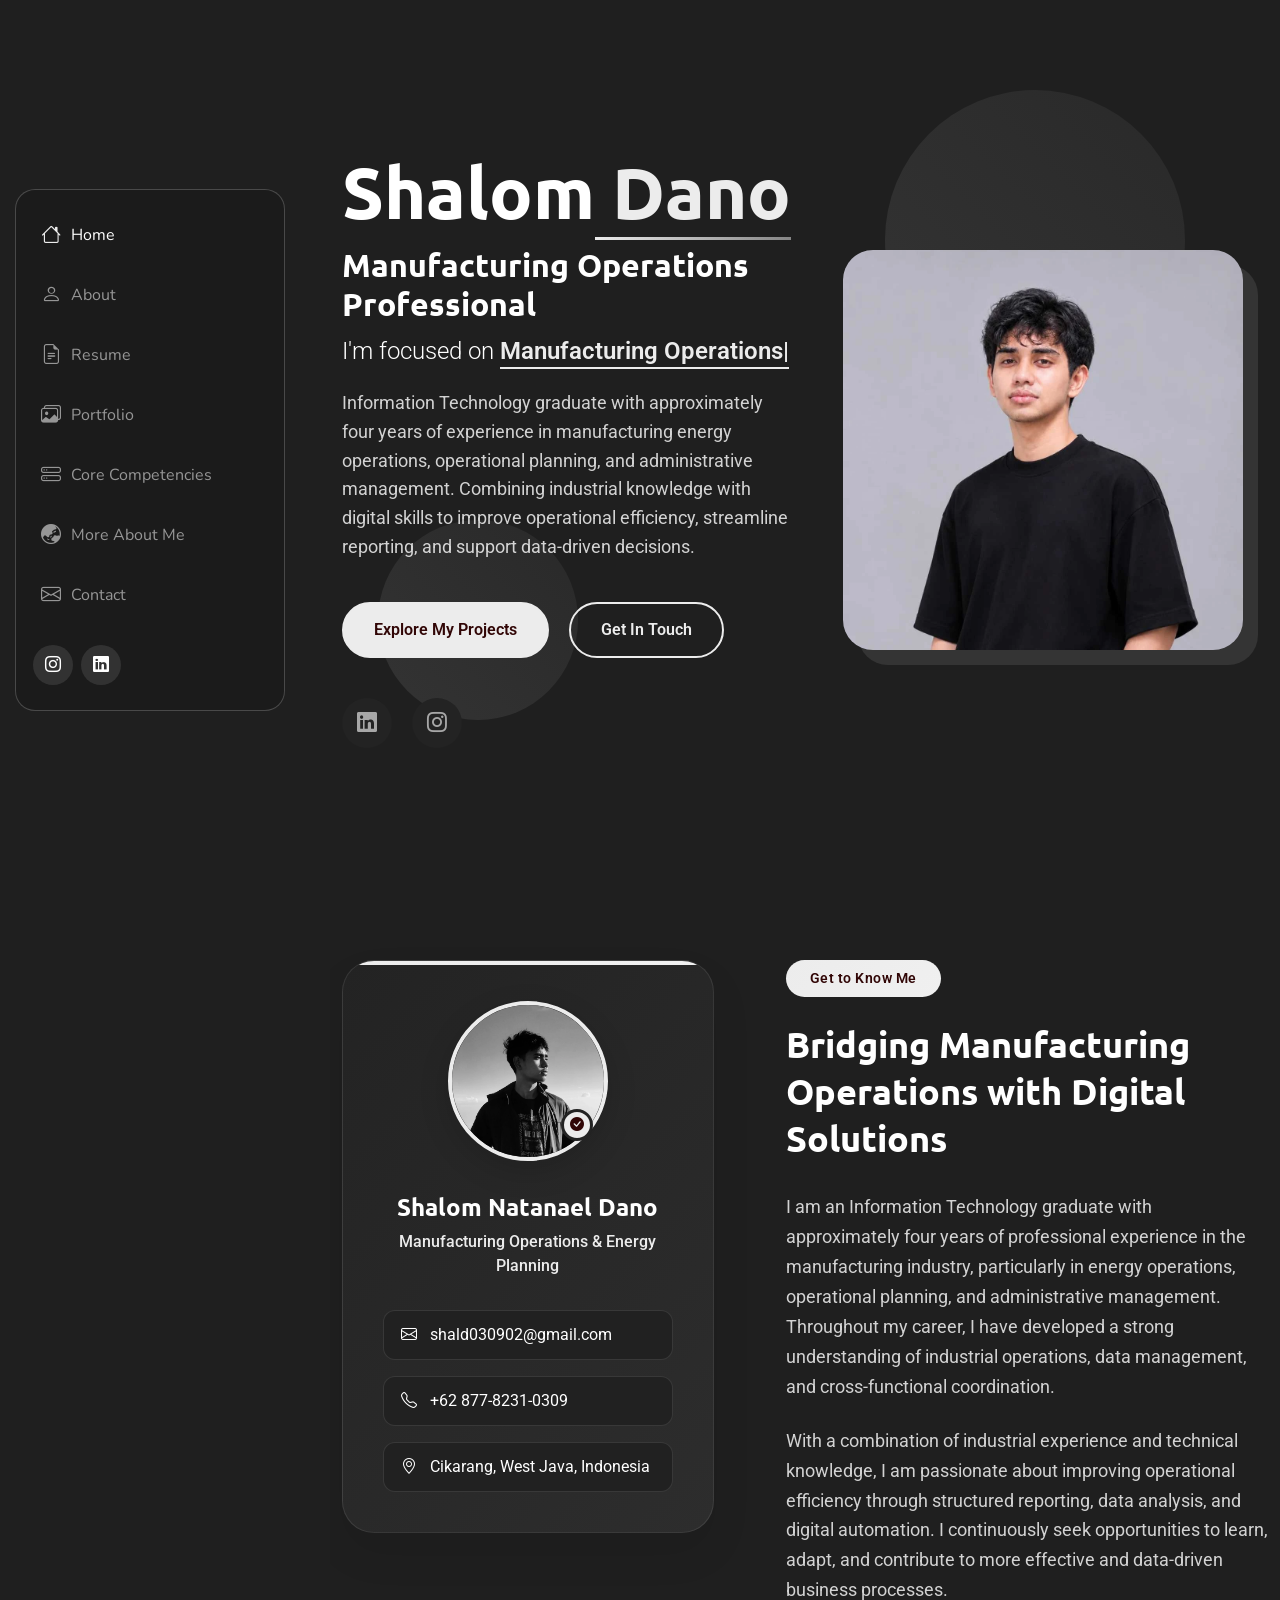
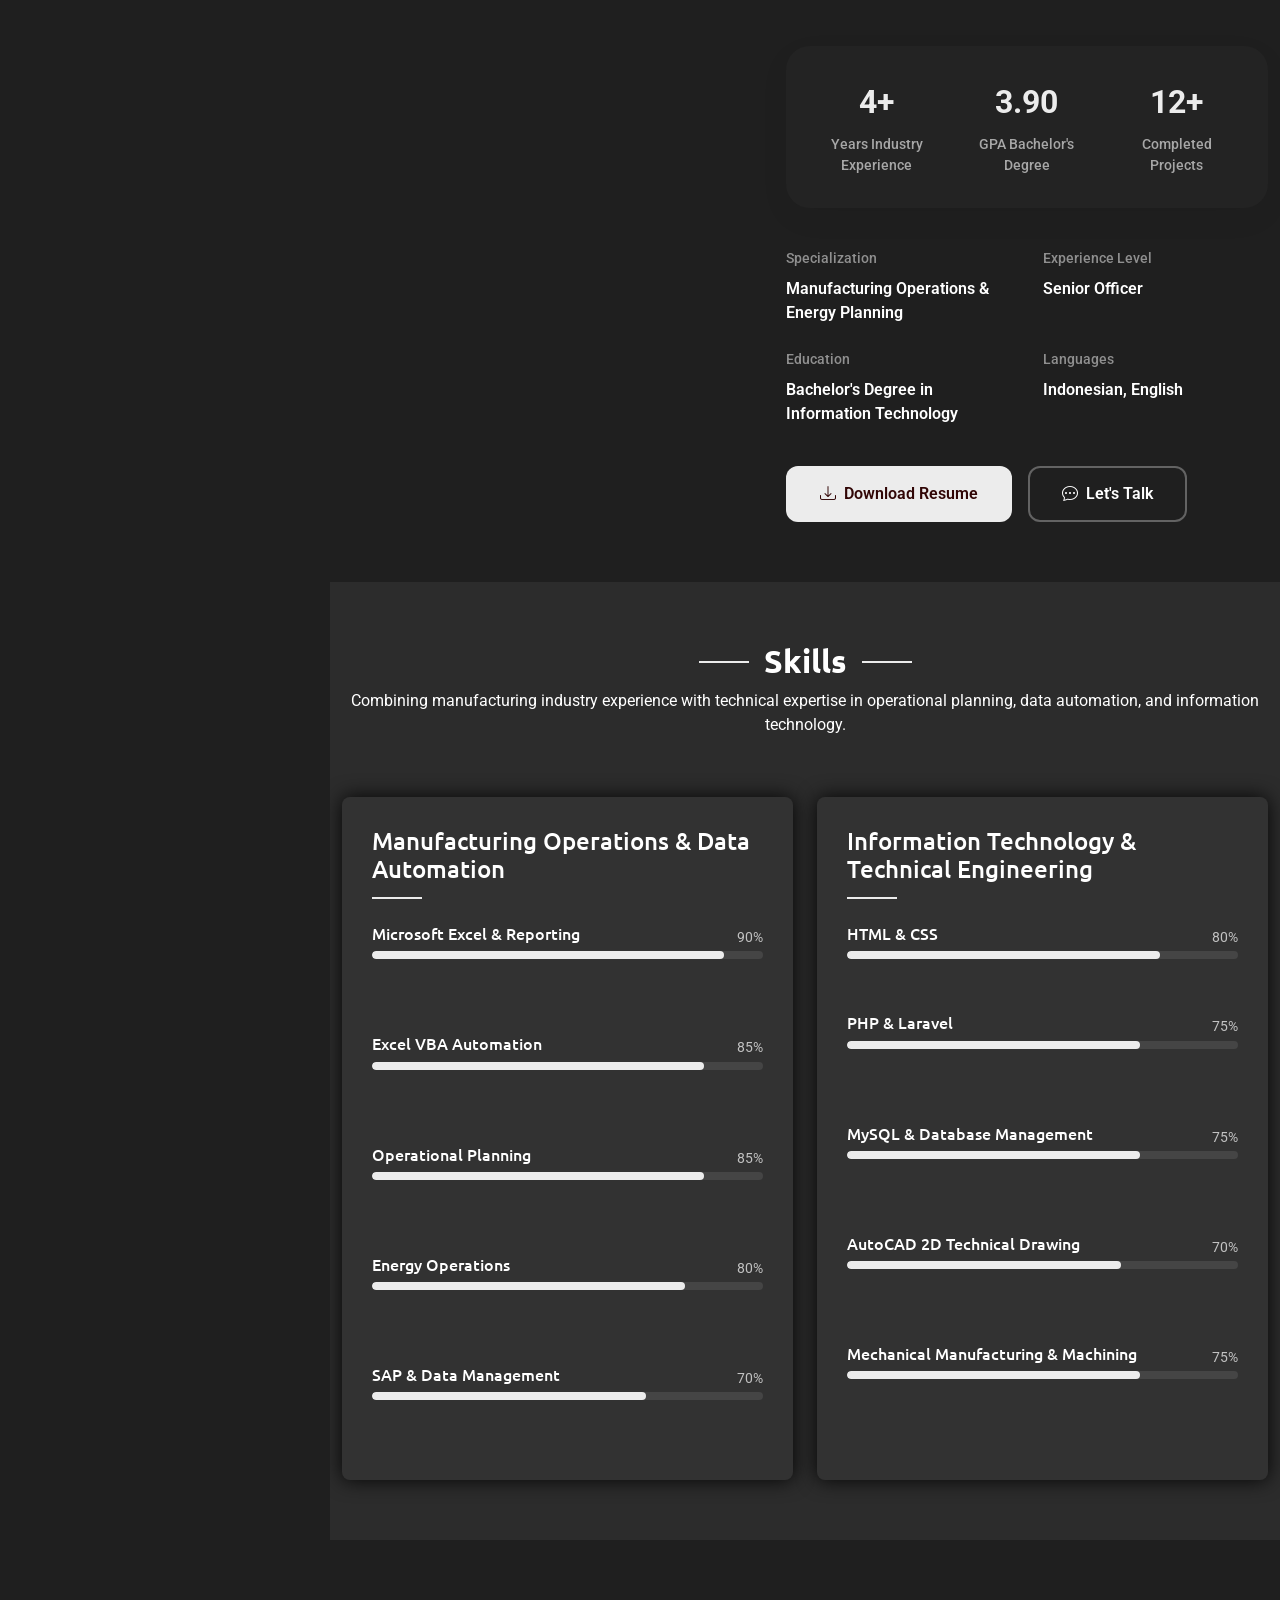
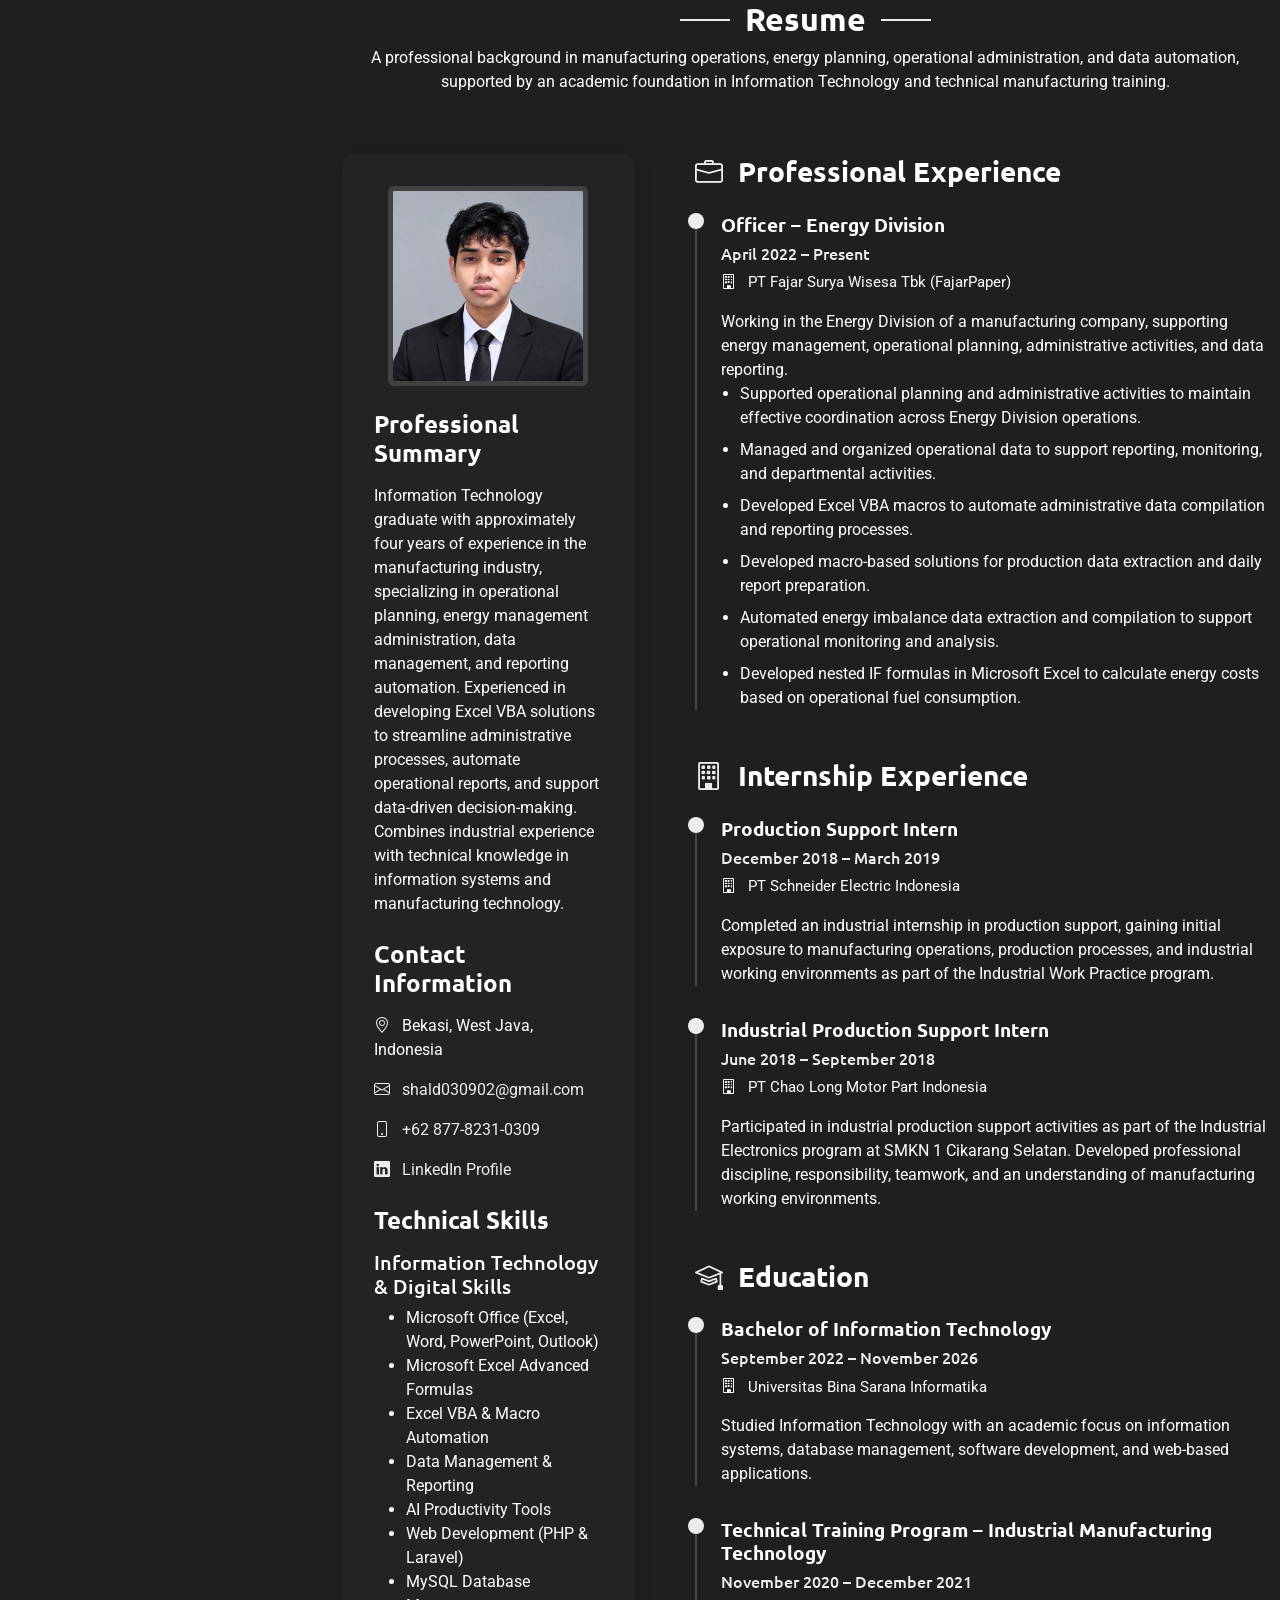
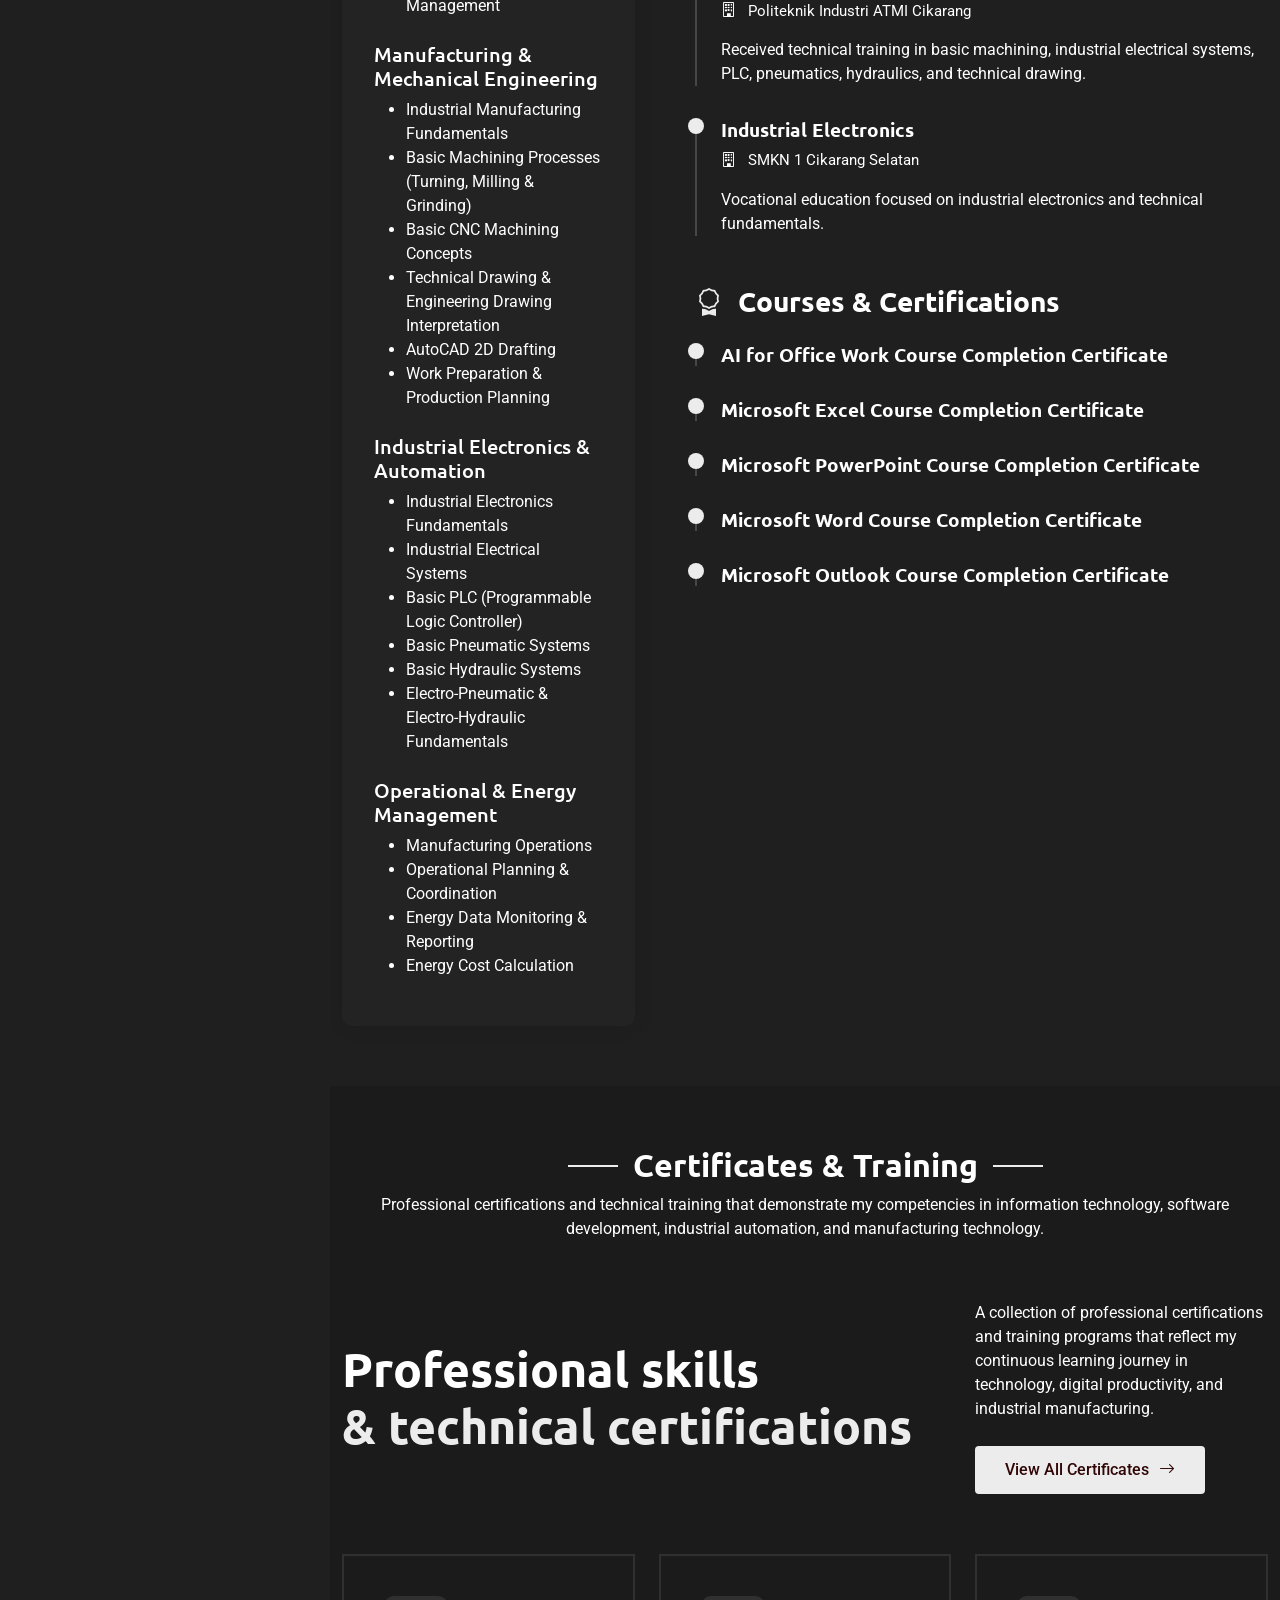
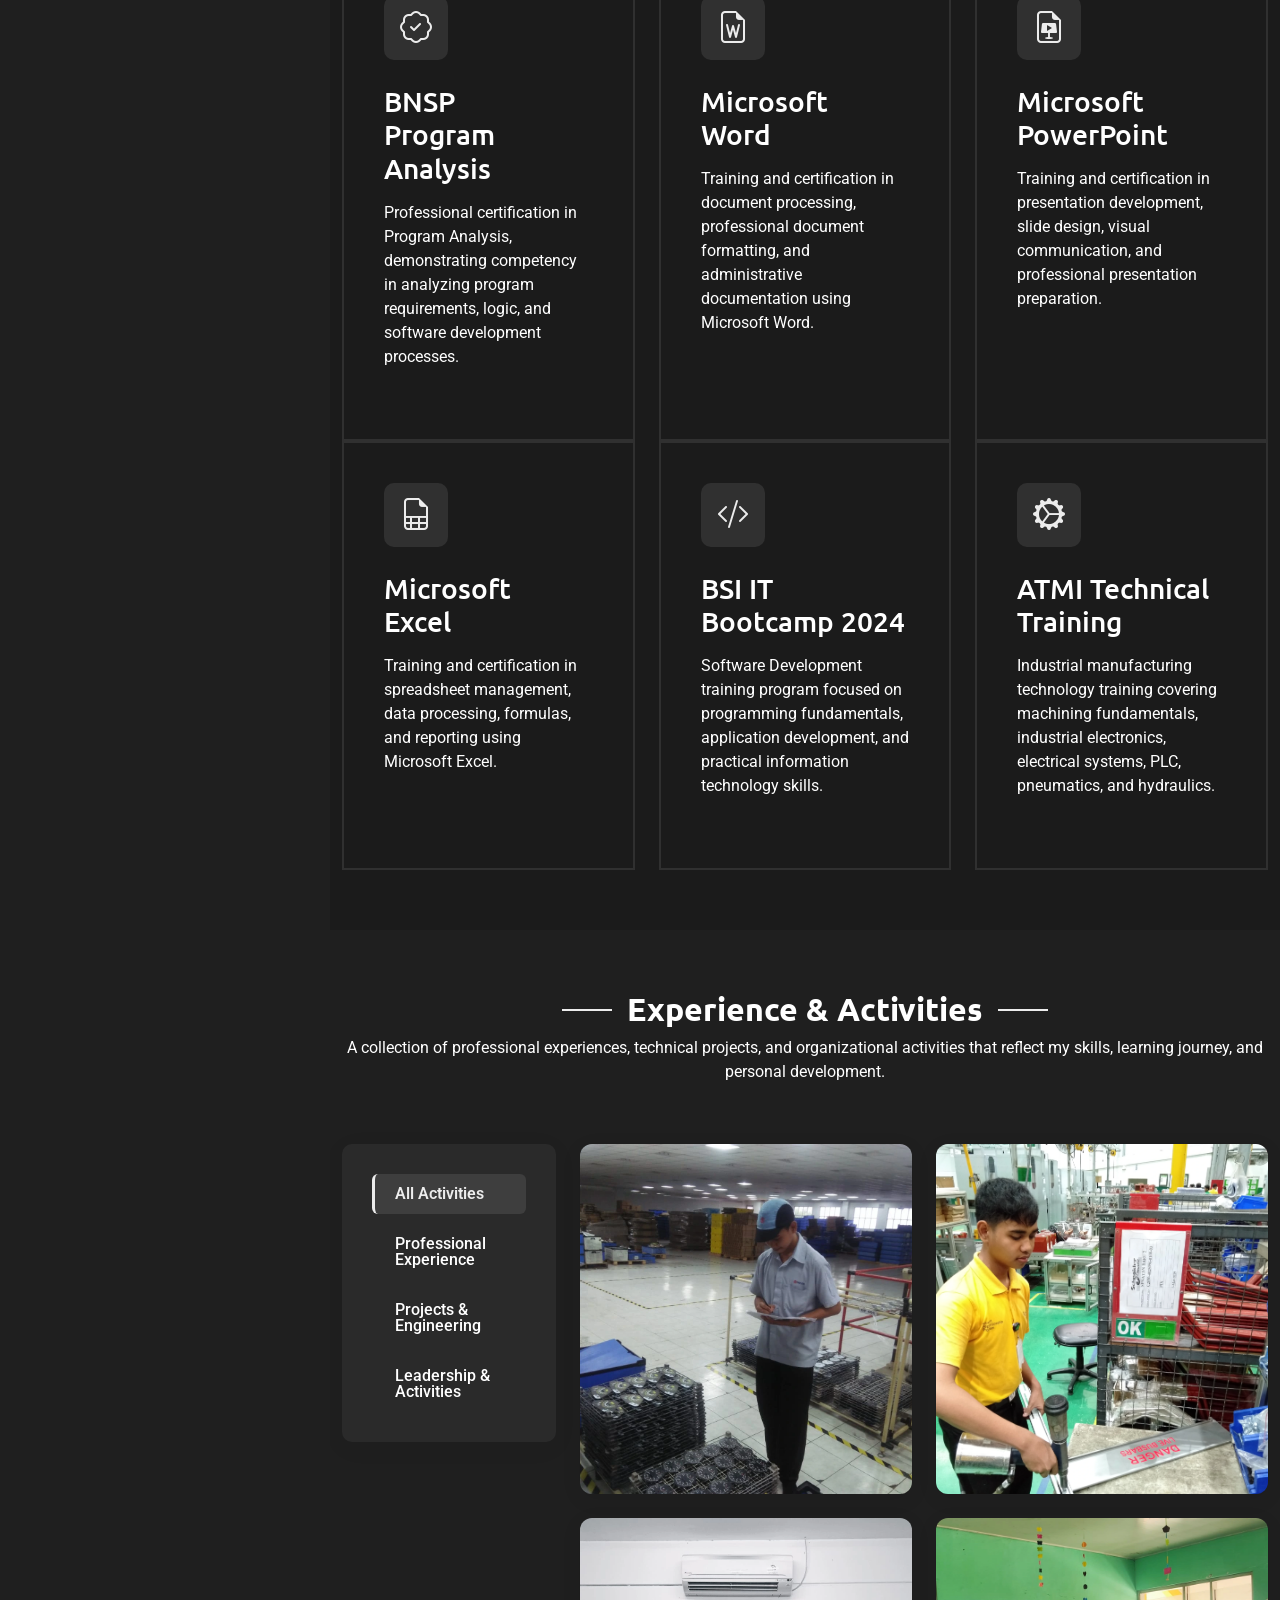
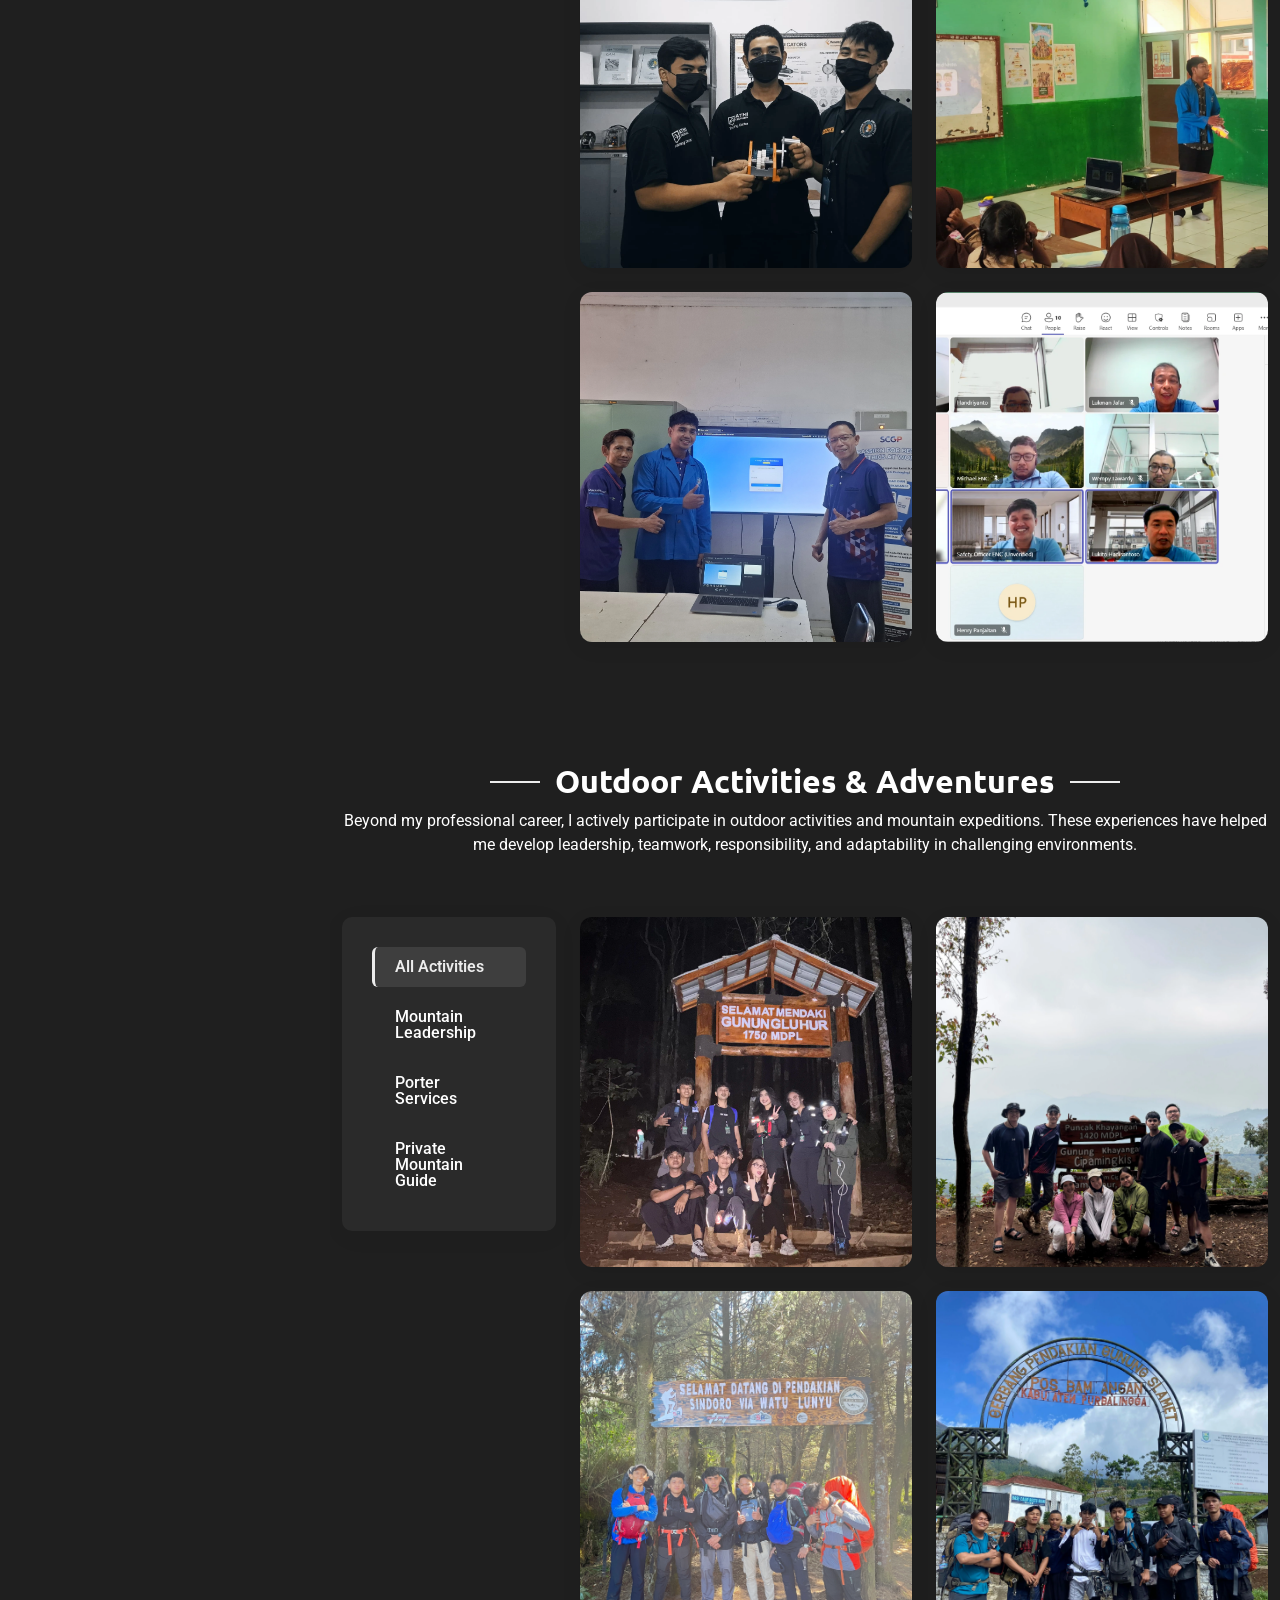
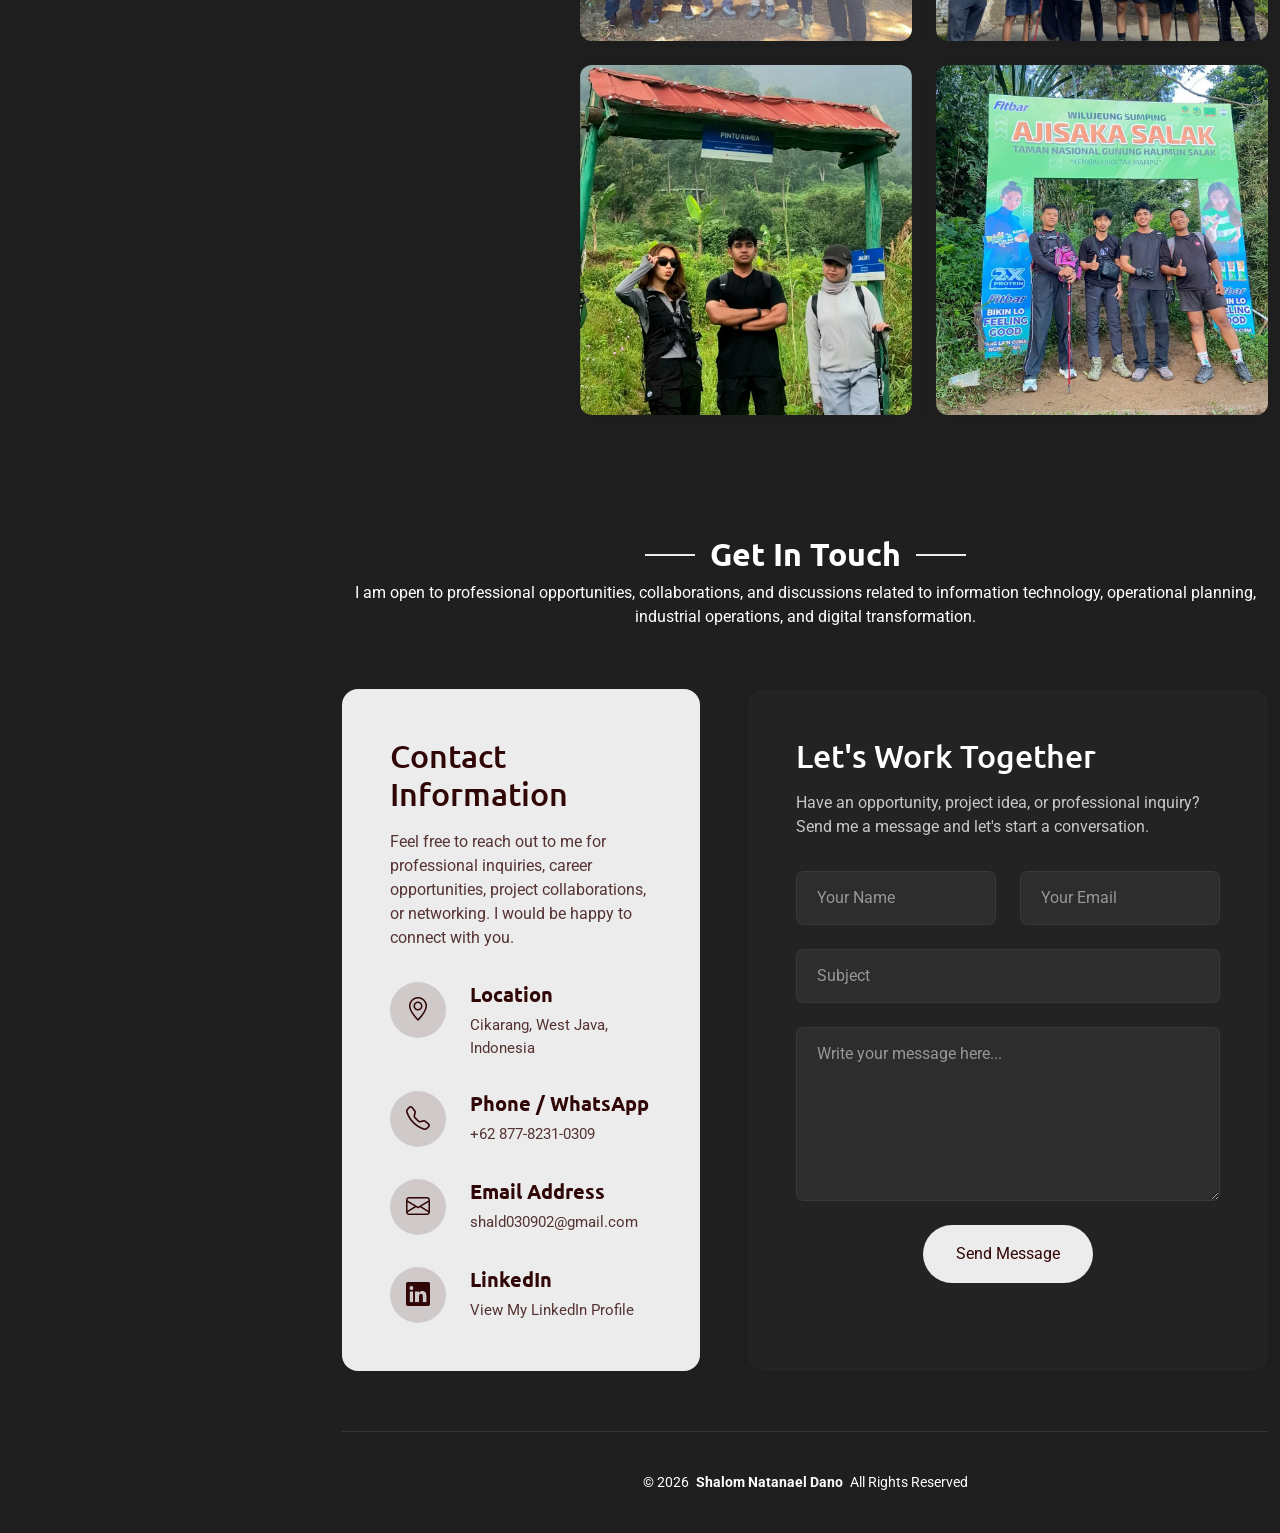
==== commit 81520389: "Update Sidebar" ====
--- a/index.html
+++ b/index.html
@@ -71,7 +71,7 @@
   <li>
     <a href="#services">
       <i class="bi bi-hdd-stack navicon"></i>
-      <span>Services</span>
+      <span>Core Competencies</span>
     </a>
   </li>
 
@@ -1737,4 +1737,4 @@
 
 </body>
 
-</html>+</html>
